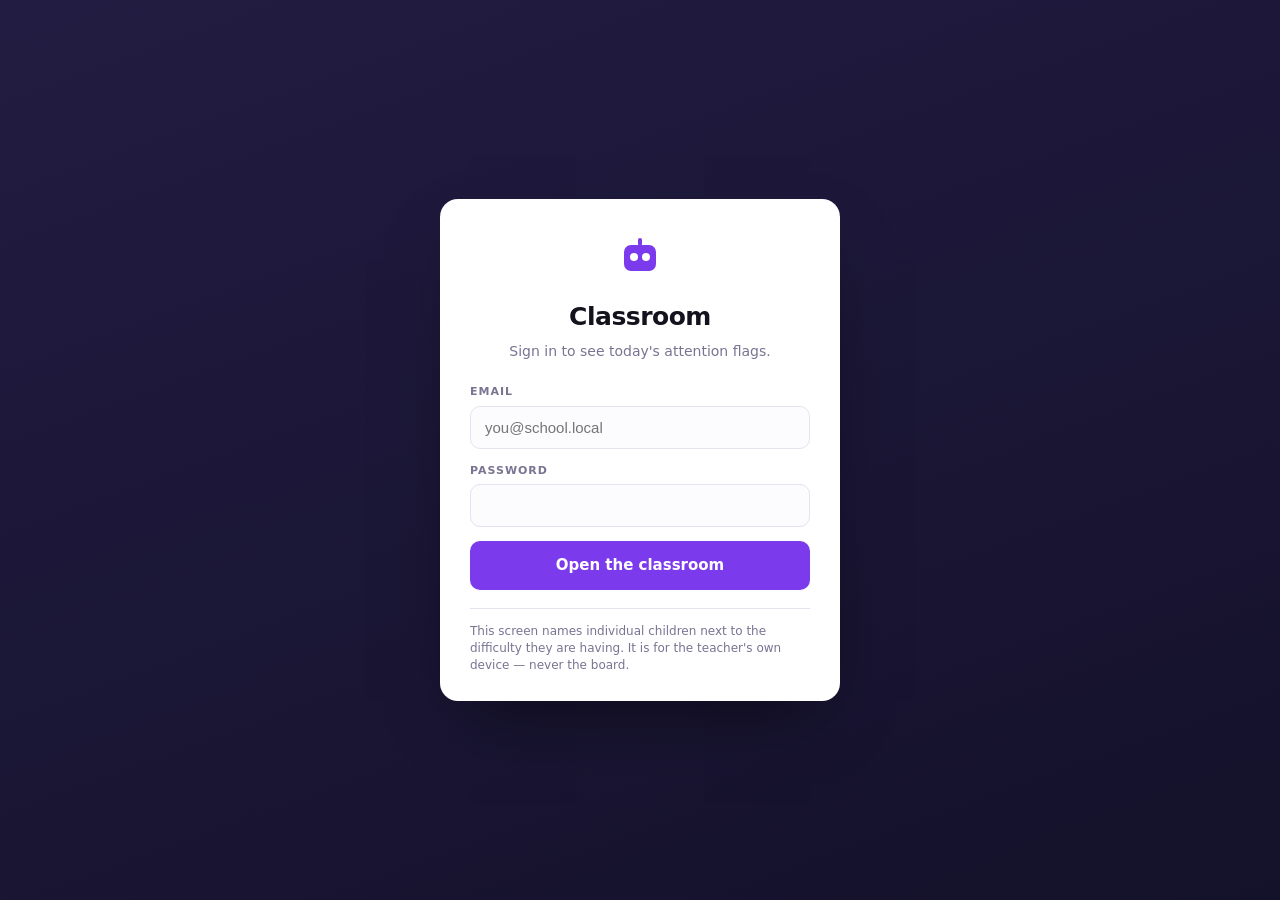
==== static/teacher/index.html @ 838524dc "CV Model Integration" ====
<!DOCTYPE html>
<html lang="en">
<head>
<meta charset="UTF-8">
<meta name="viewport" content="width=device-width, initial-scale=1.0">
<meta name="theme-color" content="#1B1733">
<title>Souly — Classroom</title>

<!-- Nothing is loaded from the internet: no font host, no CDN, no framework.
     This screen has to work on a classroom router with the upstream
     unplugged, which is exactly the situation it will be in. -->
<link rel="stylesheet" href="/static/teacher/base.css">
</head>
<body>

<!-- =========================================================================
     Sign-in. The widest door in the system: this screen shows every child in
     the class at once, so it is the one that gets a real password.
     ========================================================================= -->
<div id="gate" class="gate active">
  <form class="gate-card" id="gate-form" autocomplete="on">
    <div class="gate-mark" aria-hidden="true">
      <svg viewBox="0 0 48 48" width="48" height="48">
        <rect x="8" y="12" width="32" height="26" rx="7" fill="#7C3AED"/>
        <circle cx="18" cy="24" r="4" fill="#fff"/>
        <circle cx="30" cy="24" r="4" fill="#fff"/>
        <rect x="22" y="5" width="4" height="8" rx="2" fill="#7C3AED"/>
      </svg>
    </div>
    <h1>Classroom</h1>
    <p class="gate-sub">Sign in to see today's attention flags.</p>

    <div id="gate-error" class="gate-error" hidden></div>

    <label class="field">
      <span>Email</span>
      <input id="gate-email" type="email" autocomplete="username"
             placeholder="you@school.local" required>
    </label>
    <label class="field">
      <span>Password</span>
      <input id="gate-password" type="password" autocomplete="current-password"
             required>
    </label>

    <button class="btn-primary" id="gate-submit" type="submit">Open the classroom</button>

    <p class="gate-note">
      This screen names individual children next to the difficulty they are
      having. It is for the teacher's own device — never the board.
    </p>
  </form>
</div>

<!-- =========================================================================
     The dashboard.
     ========================================================================= -->
<div id="app" class="app" hidden>

  <header class="top">
    <div class="brand">
      <span class="brand-dot" aria-hidden="true"></span>
      <div>
        <strong>Souly</strong>
        <span class="brand-sub">Classroom</span>
      </div>
    </div>

    <div class="live" id="live" title="How fresh this screen is">
      <span class="pulse" aria-hidden="true"></span>
      <span id="live-text">connecting…</span>
    </div>

    <div class="who">
      <span id="who-name"></span>
      <span class="avatar" id="who-initials"></span>
      <button class="btn-ghost" id="sign-out" title="Sign out">Sign out</button>
    </div>
  </header>

  <div class="counts" id="counts"></div>

  <main class="stage">

    <!-- The queue. The reason this screen exists. -->
    <section class="panel panel-queue">
      <div class="panel-head">
        <h2>Needs you</h2>
        <span class="panel-note" id="queue-count"></span>
      </div>
      <div id="queue" class="queue" aria-live="polite"></div>
    </section>

    <div class="side">
      <!-- The class, at a glance. -->
      <section class="panel">
        <div class="panel-head">
          <h2>The class</h2>
          <span class="panel-note" id="roster-note"></span>
        </div>
        <div id="roster" class="roster"></div>
      </section>

      <!-- What has already been dealt with, so the queue emptying does not
           look like the system stopping. -->
      <section class="panel">
        <div class="panel-head">
          <h2>Already handled</h2>
        </div>
        <div id="handled" class="handled"></div>
      </section>
    </div>

  </main>

  <div id="toast" class="toast" hidden></div>
</div>

<script src="/static/teacher/api.js"></script>
<script src="/static/teacher/app.js"></script>
</body>
</html>
---- static/teacher/base.css ----
/* =============================================================================
   Souly — the teacher's classroom screen.

   Written for one situation: a teacher glancing at a laptop between sentences
   while still teaching. That drives every choice below.

     · The queue is the biggest thing on the screen and the only thing that
       moves. Everything else is reference.
     · Two buttons per card, far apart, large enough to hit without aiming.
     · Colour never carries meaning alone — every state is also a word,
       because a colour-blind teacher must read this as fast as anyone else.
     · No animation except one slow pulse on the live indicator. A screen that
       flickers in the corner of your eye while you teach is a screen you turn
       off.
   ============================================================================= */

:root{
  --ink:#14121C;
  --body:#3A3552;
  --muted:#7A7392;
  --line:#E6E2F0;
  --paper:#FFFFFF;
  --ground:#F6F4FB;

  --purple:#7C3AED;
  --purple-deep:#5B27C4;
  --purple-soft:#F1EAFE;

  --navy:#1B1733;

  /* Semantic, and separate from the brand accent on purpose. */
  --flag:#C2321F;         --flag-soft:#FDECE8;
  --drift:#96590B;        --drift-soft:#FCF0DC;
  --calm:#0C6B52;         --calm-soft:#E3F2ED;

  --radius:12px;
  --shadow:0 1px 2px rgba(20,18,28,.05), 0 10px 26px -18px rgba(20,18,28,.3);
}

*{ box-sizing:border-box }
html,body{ height:100% }
body{
  margin:0; background:var(--ground); color:var(--body);
  font:15px/1.5 system-ui, -apple-system, "Segoe UI", Roboto, sans-serif;
  -webkit-font-smoothing:antialiased;
}
h1,h2,h3{ color:var(--ink); margin:0 }
button{ font:inherit; cursor:pointer }

/* ---------------------------------------------------------------- sign in */
.gate{
  position:fixed; inset:0; display:none; align-items:center; justify-content:center;
  background:linear-gradient(160deg,#221C42 0%, #14112A 100%); z-index:50; padding:24px;
}
.gate.active{ display:flex }
.gate-card{
  width:100%; max-width:400px; background:var(--paper); border-radius:18px;
  padding:34px 30px 26px; box-shadow:0 30px 70px -30px rgba(0,0,0,.6);
  text-align:center;
}
.gate-mark{ margin-bottom:10px }
.gate-card h1{ font-size:25px; letter-spacing:-.02em }
.gate-sub{ color:var(--muted); margin:6px 0 22px; font-size:14px }
.field{ display:block; text-align:left; margin-bottom:14px }
.field span{
  display:block; font-size:11px; letter-spacing:.09em; text-transform:uppercase;
  color:var(--muted); margin-bottom:5px; font-weight:600;
}
.field input{
  width:100%; padding:12px 14px; font-size:15px; color:var(--ink);
  border:1.5px solid var(--line); border-radius:10px; background:#FCFBFE;
}
.field input:focus{ outline:none; border-color:var(--purple);
  box-shadow:0 0 0 3px var(--purple-soft) }
.btn-primary{
  width:100%; padding:13px; border:none; border-radius:10px; color:#fff;
  background:var(--purple); font-weight:650; font-size:15px;
}
.btn-primary:hover{ background:var(--purple-deep) }
.btn-primary:disabled{ opacity:.6; cursor:default }
.gate-error{
  background:var(--flag-soft); color:var(--flag); border-radius:8px;
  padding:9px 12px; font-size:13.5px; margin-bottom:14px; text-align:left;
}
.gate-note{
  margin:18px 0 0; font-size:12px; line-height:1.45; color:var(--muted);
  border-top:1px solid var(--line); padding-top:14px; text-align:left;
}

/* ------------------------------------------------------------------- shell */
.app{ min-height:100%; display:flex; flex-direction:column }

.top{
  display:flex; align-items:center; gap:20px; padding:12px 22px;
  background:var(--navy); color:#EDEAF6;
}
.brand{ display:flex; align-items:center; gap:10px }
.brand-dot{
  width:26px; height:26px; border-radius:8px; flex:none;
  background:linear-gradient(140deg,#8B5CF6,#6D28D9);
}
.brand strong{ color:#fff; font-size:15px; display:block; line-height:1.15 }
.brand-sub{ font-size:11.5px; color:#9C93BE; letter-spacing:.06em;
  text-transform:uppercase }

.live{
  display:flex; align-items:center; gap:8px; margin-left:auto;
  font-size:12.5px; color:#B7AFD4; font-variant-numeric:tabular-nums;
}
.pulse{
  width:8px; height:8px; border-radius:50%; background:#4ADE80; flex:none;
  animation:pulse 2.4s ease-in-out infinite;
}
.live.stale .pulse{ background:#F59E0B; animation:none }
.live.down .pulse{ background:#EF4444; animation:none }
@keyframes pulse{ 0%,100%{opacity:1} 50%{opacity:.35} }
@media (prefers-reduced-motion:reduce){ .pulse{ animation:none } }

.who{ display:flex; align-items:center; gap:10px; font-size:13.5px; color:#CFC8E4 }
.avatar{
  width:30px; height:30px; border-radius:50%; background:var(--purple);
  color:#fff; display:grid; place-items:center; font-size:12px; font-weight:700;
}
.btn-ghost{
  background:transparent; border:1px solid #3B3459; color:#B7AFD4;
  padding:6px 11px; border-radius:8px; font-size:12.5px;
}
.btn-ghost:hover{ background:#2A2447; color:#fff }

/* ------------------------------------------------------------------ counts */
.counts{
  display:flex; gap:1px; background:var(--line);
  border-bottom:1px solid var(--line);
}
.count{ flex:1; background:var(--paper); padding:10px 16px }
.count b{
  display:block; font-size:20px; color:var(--ink); line-height:1.1;
  font-variant-numeric:tabular-nums;
}
.count span{ font-size:11.5px; color:var(--muted) }

/* ------------------------------------------------------------------- stage */
.stage{
  flex:1; display:grid; grid-template-columns:minmax(0,1.35fr) minmax(300px,1fr);
  gap:16px; padding:16px 22px 24px; align-items:start;
}
.side{ display:flex; flex-direction:column; gap:16px }

.panel{
  background:var(--paper); border:1px solid var(--line);
  border-radius:var(--radius); box-shadow:var(--shadow); overflow:hidden;
}
.panel-head{
  display:flex; align-items:baseline; gap:10px;
  padding:13px 16px 11px; border-bottom:1px solid var(--line);
}
.panel-head h2{ font-size:15px; letter-spacing:-.01em }
.panel-note{ margin-left:auto; font-size:12px; color:var(--muted);
  font-variant-numeric:tabular-nums }

/* ------------------------------------------------------------------- queue */
.queue{ padding:12px; display:flex; flex-direction:column; gap:10px; min-height:120px }

.flagcard{
  border:1px solid var(--line); border-radius:11px; padding:13px 14px;
  display:grid; grid-template-columns:auto 1fr auto; gap:13px; align-items:center;
  background:#FFFDFD;
}
.flagcard.fresh{ border-color:#F0C6BC; background:var(--flag-soft) }

.face{
  width:44px; height:44px; border-radius:12px; display:grid; place-items:center;
  font-size:22px; flex:none; background:var(--purple-soft);
}
.flagbody h3{ font-size:15.5px; margin-bottom:2px }
.flagwhat{ font-size:13.5px; color:var(--body) }
.flagmeta{
  font-size:11.5px; color:var(--muted); margin-top:4px;
  display:flex; gap:10px; flex-wrap:wrap; font-variant-numeric:tabular-nums;
}
.chip{
  display:inline-block; padding:2px 7px; border-radius:5px; font-size:10.5px;
  font-weight:650; letter-spacing:.05em; text-transform:uppercase;
}
.chip-flag{ background:var(--flag-soft); color:var(--flag) }
.chip-support{ background:var(--purple-soft); color:var(--purple-deep) }

.actions{ display:flex; gap:8px; flex:none }
.btn-approve,.btn-dismiss{
  border:none; border-radius:9px; padding:11px 15px; font-weight:650; font-size:13.5px;
}
.btn-approve{ background:var(--calm); color:#fff }
.btn-approve:hover{ background:#095844 }
.btn-dismiss{ background:#EFECF6; color:var(--body) }
.btn-dismiss:hover{ background:#E2DDF0 }
.btn-approve:disabled,.btn-dismiss:disabled{ opacity:.5; cursor:default }

.empty{
  padding:34px 18px; text-align:center; color:var(--muted); font-size:13.5px;
  line-height:1.55;
}
.empty strong{ display:block; color:var(--ink); font-size:15px; margin-bottom:4px }

/* ------------------------------------------------------------------ roster */
.roster{ padding:10px; display:grid; grid-template-columns:repeat(auto-fill,minmax(132px,1fr)); gap:8px }
.child{
  border:1px solid var(--line); border-radius:10px; padding:9px 10px;
  display:flex; align-items:center; gap:9px;
}
.child .face{ width:32px; height:32px; border-radius:9px; font-size:16px }
.child-name{ font-size:13px; color:var(--ink); font-weight:600;
  white-space:nowrap; overflow:hidden; text-overflow:ellipsis }
.child-state{ font-size:11px; margin-top:1px }
.child.flagged{ border-color:#F0C6BC; background:var(--flag-soft) }
.child.flagged .child-state{ color:var(--flag); font-weight:650 }
.child.drifting{ border-color:#EBD3A8; background:var(--drift-soft) }
.child.drifting .child-state{ color:var(--drift) }
.child.settled .child-state,.child.attending .child-state{ color:var(--muted) }

/* ----------------------------------------------------------------- handled */
.handled{ padding:8px 6px 12px }
.handled-row{
  display:flex; align-items:baseline; gap:9px; padding:6px 10px;
  font-size:12.5px; border-bottom:1px solid #F2EFF8;
}
.handled-row:last-child{ border-bottom:none }
.handled-row .st{ font-size:10.5px; font-weight:650; letter-spacing:.05em;
  text-transform:uppercase; flex:none }
.st-approved{ color:var(--calm) }
.st-dismissed{ color:var(--muted) }
.st-in_progress,.st-done{ color:var(--purple-deep) }
.handled-row .ago{ margin-left:auto; color:var(--muted); font-size:11.5px;
  flex:none; font-variant-numeric:tabular-nums }

/* ------------------------------------------------------------------- toast */
.toast{
  position:fixed; left:50%; bottom:26px; transform:translateX(-50%);
  background:var(--navy); color:#fff; padding:11px 18px; border-radius:10px;
  font-size:13.5px; box-shadow:0 14px 34px -14px rgba(0,0,0,.55); z-index:40;
}

/* ------------------------------------------------------------------ narrow */
@media (max-width:900px){
  .stage{ grid-template-columns:1fr }
  .counts{ flex-wrap:wrap }
  .count{ min-width:44% }
  .flagcard{ grid-template-columns:auto 1fr; }
  .actions{ grid-column:1 / -1 }
  .btn-approve,.btn-dismiss{ flex:1 }
}

:focus-visible{ outline:3px solid var(--purple); outline-offset:2px; border-radius:6px }
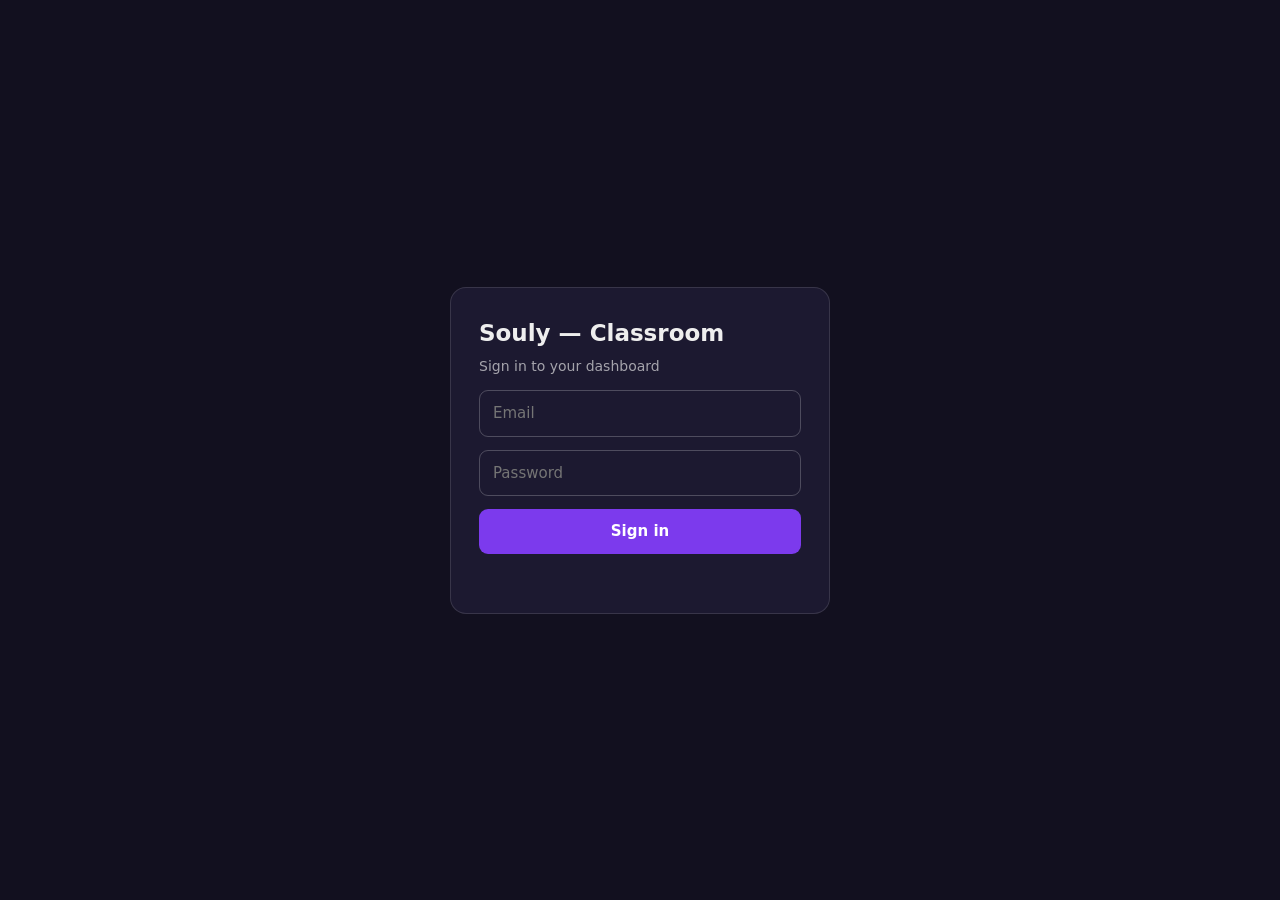
==== commit f00d3b46: "Teacher Interface" ====
--- a/static/teacher/index.html
+++ b/static/teacher/index.html
@@ -3,120 +3,1701 @@
 <head>
 <meta charset="UTF-8">
 <meta name="viewport" content="width=device-width, initial-scale=1.0">
-<meta name="theme-color" content="#1B1733">
 <title>Souly — Classroom</title>
-
-<!-- Nothing is loaded from the internet: no font host, no CDN, no framework.
-     This screen has to work on a classroom router with the upstream
-     unplugged, which is exactly the situation it will be in. -->
-<link rel="stylesheet" href="/static/teacher/base.css">
+<link rel="icon" href="data:image/svg+xml,%3Csvg xmlns='http://www.w3.org/2000/svg' viewBox='0 0 100 100'%3E%3Crect width='100' height='100' rx='22' fill='%231a1a3e'/%3E%3Crect x='30' y='45' width='40' height='34' rx='13' fill='%237c3aed'/%3E%3Crect x='35' y='22' width='30' height='28' rx='11' fill='%23a78bfa'/%3E%3Ccircle cx='43' cy='34' r='4.5' fill='%23fff'/%3E%3Ccircle cx='57' cy='34' r='4.5' fill='%23fff'/%3E%3Crect x='44' y='42' width='12' height='4' rx='2' fill='%23fbbf24'/%3E%3C/svg%3E">
+
+<!--
+  =============================================================================
+  Souly — the teacher's Classroom view
+  Revision of righty-classroom.html, scoped to what the system can actually do.
+  =============================================================================
+
+  WHAT CHANGED, AND WHY
+  ---------------------
+  The original mock was designed for a different product: a robot with servos,
+  a classroom streaming continuous engagement telemetry, and lessons running on
+  a synchronised timer. None of that is in the built system. Rather than delete
+  those ideas, every one of them is still in the sidebar — locked, with an
+  honest explanation of what it needs before it can work. A judge who opens a
+  locked page sees a roadmap. A judge who clicks a fake button sees a demo.
+
+  THE BIG ADDITION: CLASSES
+  -------------------------
+  There was no notion of a class anywhere — not in the mock's data, and not in
+  the database. One teacher now holds several classes, a student can sit in more
+  than one, and the class switcher in the header decides what every screen is
+  about. Schema needed (schema_v8.sql):
+
+      classes         (id, name, grade, subject_id, academic_year, is_active)
+      class_students  (class_id, student_id)
+      teacher_classes (teacher_id, class_id, role)   -- role: lead | assistant
+
+      v_teacher_classes  -- the join every teacher query passes through,
+                            the same discipline as v_parent_children
+
+  NOTHING IS LOADED FROM THE INTERNET. No Tailwind CDN, no Font Awesome, no
+  Chart.js, no Google Font. At the competition the laptop is on a MiFi with no
+  upstream, and every external <script> in the original would have failed and
+  left a blank page. Icons are inline SVG; the design tokens are the frontend
+  team's own, copied out of their tailwind.config.
+
+  THE DATA BELOW IS MOCK, SHAPED LIKE THE REAL API. Every object matches the
+  response the teacher endpoints will return, so porting this into
+  static/teacher/ is mechanical: swap DEMO for fetch() and the render functions
+  do not change.
+  =============================================================================
+-->
+
+<style>
+:root{
+  --navy:#1a1a3e; --deep:#2d2b5a; --purple:#7c3aed; --bright:#8b5cf6;
+  --light:#a78bfa; --lavender:#ede9fe; --soft:#f5f3ff; --accent:#c4b5fd;
+  --page:#f8f7fc; --card:#fff; --line:#f0eef7;
+  --ink:#1a1a3e; --muted:#6b7280; --faint:#9ca3af;
+  --green:#10b981; --amber:#f59e0b; --blue:#3b82f6; --red:#ef4444;
+  --radius:16px; --radius-sm:12px;
+  --shadow:0 4px 20px rgba(26,26,62,.08);
+  --shadow-lg:0 8px 30px rgba(26,26,62,.12);
+}
+*{box-sizing:border-box;margin:0;padding:0}
+html,body{height:100%}
+body{
+  font-family:'Segoe UI',system-ui,-apple-system,'Helvetica Neue',Arial,sans-serif;
+  background:var(--page); color:var(--ink); font-size:15px; line-height:1.5;
+  -webkit-font-smoothing:antialiased;
+}
+*{scrollbar-width:thin;scrollbar-color:var(--accent) transparent}
+*::-webkit-scrollbar{width:6px;height:6px}
+*::-webkit-scrollbar-thumb{background:var(--accent);border-radius:3px}
+button{font:inherit;color:inherit;background:none;border:0;cursor:pointer}
+input,select,textarea{font:inherit;color:inherit}
+
+/* ---------- layout ---------- */
+.shell{display:flex;height:100vh;overflow:hidden}
+.main{flex:1;display:flex;flex-direction:column;overflow:hidden;min-width:0}
+.scroll{flex:1;overflow-y:auto;padding:24px}
+.scroll>*+*{margin-top:22px}
+.page-enter{animation:pageEnter .3s ease}
+@keyframes pageEnter{from{opacity:0;transform:translateY(8px)}to{opacity:1;transform:translateY(0)}}
+
+/* ---------- sidebar ---------- */
+.sidebar{
+  width:256px;flex-shrink:0;display:flex;flex-direction:column;color:#fff;
+  background:linear-gradient(180deg,var(--navy) 0%,var(--deep) 100%);
+  overflow-y:auto;z-index:40;
+}
+.brand{padding:22px 22px 14px;display:flex;align-items:center;gap:12px}
+.brand-mark{
+  width:40px;height:40px;border-radius:12px;flex-shrink:0;
+  background:linear-gradient(135deg,var(--purple),var(--bright));
+  display:flex;align-items:center;justify-content:center;
+}
+.brand h1{font-size:17px;font-weight:700;line-height:1.15}
+.brand p{font-size:11px;color:var(--accent);opacity:.85}
+.nav{flex:1;padding:0 12px;display:flex;flex-direction:column;gap:3px}
+.nav-item{
+  width:100%;display:flex;align-items:center;gap:12px;padding:10px 14px;
+  border-radius:var(--radius-sm);font-size:14px;font-weight:500;color:#d1d5db;
+  text-align:left;transition:background .2s,color .2s;
+}
+.nav-item:hover{background:rgba(139,92,246,.15);color:#fff}
+.nav-item.active{background:linear-gradient(135deg,var(--purple),var(--bright));color:#fff}
+.nav-item .lbl{flex:1}
+.nav-item.locked{color:#8b8ba7}
+.nav-item.locked:hover{background:rgba(255,255,255,.06);color:#b9b9cd}
+.nav-badge{background:var(--red);color:#fff;font-size:11px;font-weight:600;
+  border-radius:999px;padding:1px 7px;min-width:20px;text-align:center}
+.nav-sep{
+  padding:16px 16px 7px;font-size:10px;letter-spacing:.09em;text-transform:uppercase;
+  color:#7c7c99;font-weight:700;
+}
+.sidebar-foot{padding:14px;margin-top:auto}
+.sidebar-card{background:rgba(255,255,255,.1);border-radius:var(--radius);padding:14px;text-align:center}
+.sidebar-card p{font-size:12px;color:rgba(255,255,255,.8);margin-top:8px;line-height:1.5}
+.float{animation:float 3s ease-in-out infinite}
+@keyframes float{0%,100%{transform:translateY(0)}50%{transform:translateY(-6px)}}
+
+/* ---------- header + class switcher ---------- */
+.header{
+  background:#fff;border-bottom:1px solid var(--line);padding:12px 22px;
+  display:flex;align-items:center;justify-content:space-between;gap:16px;
+  flex-wrap:wrap;box-shadow:var(--shadow);z-index:20;
+}
+.header h2{font-size:19px;font-weight:700}
+.header .sub{font-size:13px;color:var(--muted);margin-top:1px}
+.header-right{display:flex;align-items:center;gap:14px}
+.vr{width:1px;height:32px;background:#e9e7f2}
+
+.switcher{position:relative}
+.switcher-btn{
+  display:flex;align-items:center;gap:11px;padding:7px 12px;border-radius:var(--radius-sm);
+  background:var(--soft);border:1px solid #e6e1f7;transition:background .2s;
+}
+.switcher-btn:hover{background:var(--lavender)}
+.switcher-btn .cap{font-size:11px;color:var(--muted);display:block}
+.switcher-btn .val{font-size:14px;font-weight:600;color:var(--ink);display:block}
+.switcher-icon{
+  width:34px;height:34px;border-radius:10px;flex-shrink:0;
+  display:flex;align-items:center;justify-content:center;font-size:17px;
+}
+.switcher-menu{
+  position:absolute;top:calc(100% + 8px);left:0;min-width:290px;background:#fff;
+  border-radius:var(--radius);box-shadow:var(--shadow-lg);padding:6px;z-index:60;
+  animation:dropIn .15s ease;
+}
+@keyframes dropIn{from{opacity:0;transform:translateY(-4px)}to{opacity:1;transform:translateY(0)}}
+.switcher-menu .head{
+  padding:9px 12px 6px;font-size:10px;letter-spacing:.08em;text-transform:uppercase;
+  color:var(--faint);font-weight:700;
+}
+.switcher-opt{
+  width:100%;display:flex;align-items:center;gap:11px;padding:9px 11px;
+  border-radius:var(--radius-sm);text-align:left;transition:background .15s;
+}
+.switcher-opt:hover{background:var(--soft)}
+.switcher-opt.current{background:var(--lavender)}
+.switcher-opt .n{font-size:14px;font-weight:600;display:block}
+.switcher-opt .m{font-size:12px;color:var(--muted);display:block}
+.avatar{
+  width:38px;height:38px;border-radius:999px;display:flex;align-items:center;
+  justify-content:center;color:#fff;font-weight:700;font-size:13px;flex-shrink:0;
+  background:linear-gradient(135deg,var(--purple),var(--bright));
+}
+
+/* ---------- cards ---------- */
+.card{background:var(--card);border-radius:var(--radius);padding:22px;box-shadow:var(--shadow)}
+.card-hover{transition:transform .3s,box-shadow .3s}
+.card-hover:hover{transform:translateY(-2px);box-shadow:var(--shadow-lg)}
+.card-head{display:flex;align-items:center;justify-content:space-between;gap:12px;margin-bottom:18px}
+.card-head h3{font-size:17px;font-weight:700}
+.grid{display:grid;gap:20px}
+.g4{grid-template-columns:repeat(4,minmax(0,1fr))}
+.g3{grid-template-columns:repeat(3,minmax(0,1fr))}
+.g2{grid-template-columns:repeat(2,minmax(0,1fr))}
+.g21{grid-template-columns:2fr 1fr}
+
+.stat{background:#fff;border-radius:var(--radius);padding:19px;box-shadow:var(--shadow)}
+.stat-top{display:flex;align-items:center;justify-content:space-between;margin-bottom:11px}
+.stat-icon{width:40px;height:40px;border-radius:var(--radius-sm);display:flex;
+  align-items:center;justify-content:center;font-size:18px}
+.stat-value{font-size:27px;font-weight:700;line-height:1.15}
+.stat-value small{font-size:16px;font-weight:400;color:var(--faint)}
+.stat-label{font-size:13px;color:var(--muted);margin-top:2px}
+
+.pill{font-size:11px;font-weight:600;padding:3px 9px;border-radius:999px;white-space:nowrap;
+  display:inline-flex;align-items:center;gap:4px}
+.pill-green{background:#ecfdf5;color:#059669}
+.pill-amber{background:#fffbeb;color:#d97706}
+.pill-blue{background:#eff6ff;color:#2563eb}
+.pill-red{background:#fef2f2;color:#dc2626}
+.pill-grey{background:#f3f4f6;color:#6b7280}
+.pill-purple{background:var(--lavender);color:var(--purple)}
+.tint-purple{background:#f5f3ff}.tint-green{background:#ecfdf5}.tint-blue{background:#eff6ff}
+.tint-amber{background:#fffbeb}.tint-red{background:#fef2f2}.tint-grey{background:#f4f4f7}
+
+.track{background:#eceaf3;border-radius:999px;overflow:hidden;height:8px}
+.track.thin{height:6px}
+.fill{height:100%;border-radius:999px;transition:width .5s ease}
+.fill-purple{background:linear-gradient(90deg,#7c3aed,#a78bfa)}
+.fill-green{background:linear-gradient(90deg,#10b981,#34d399)}
+.fill-amber{background:linear-gradient(90deg,#f59e0b,#fbbf24)}
+.fill-grey{background:#d8d5e4}
+
+/* ---------- banner ---------- */
+.banner{
+  background:linear-gradient(135deg,var(--navy),var(--deep));border-radius:var(--radius);
+  padding:24px;color:#fff;position:relative;overflow:hidden;
+}
+.banner::before{content:'';position:absolute;width:190px;height:190px;border-radius:999px;
+  background:rgba(255,255,255,.05);top:-95px;right:-40px}
+.banner-in{position:relative;display:flex;gap:20px;align-items:flex-start}
+.banner h3{font-size:19px;font-weight:700;margin-bottom:7px}
+.banner p{font-size:14px;color:rgba(255,255,255,.82);line-height:1.6}
+
+/* ---------- rows / table ---------- */
+.row{display:flex;align-items:center;gap:12px;padding:11px;border-radius:var(--radius-sm);
+  transition:background .2s}
+.row+.row{margin-top:4px}
+.row:hover{background:#fafafd}
+.row-icon{width:40px;height:40px;border-radius:var(--radius-sm);display:flex;
+  align-items:center;justify-content:center;font-size:18px;flex-shrink:0}
+.row-body{flex:1;min-width:0}
+.row-title{font-size:14px;font-weight:500}
+.row-sub{font-size:12px;color:var(--faint);margin-top:1px}
+
+table{width:100%;border-collapse:collapse}
+thead tr{background:#fafafd}
+th{text-align:left;padding:11px 16px;font-size:11px;font-weight:700;color:var(--muted);
+  text-transform:uppercase;letter-spacing:.05em}
+td{padding:12px 16px;border-bottom:1px solid #f5f4fa;font-size:14px}
+tbody tr{transition:background .15s;cursor:pointer}
+tbody tr:hover{background:var(--soft)}
+.table-wrap{overflow-x:auto}
+
+/* ---------- flags ---------- */
+.flag{
+  background:#fff;border-radius:var(--radius);padding:18px 20px;box-shadow:var(--shadow);
+  border-left:4px solid var(--amber);
+}
+.flag+.flag{margin-top:14px}
+.flag.pending{border-left-color:var(--amber)}
+.flag.approved{border-left-color:var(--blue)}
+.flag.in_progress{border-left-color:var(--purple)}
+.flag.done{border-left-color:var(--green);opacity:.7}
+.flag-head{display:flex;align-items:center;gap:12px;margin-bottom:11px}
+.flag-actions{display:flex;gap:9px;margin-top:14px;flex-wrap:wrap}
+.lifecycle{display:flex;align-items:center;gap:6px;margin-top:12px;flex-wrap:wrap}
+.lc-step{font-size:11px;padding:3px 9px;border-radius:999px;background:#f3f4f6;color:#9ca3af}
+.lc-step.done{background:#ecfdf5;color:#059669}
+.lc-step.now{background:var(--lavender);color:var(--purple);font-weight:700}
+.lc-arrow{color:#d1d5db;font-size:11px}
+
+/* ---------- buttons ---------- */
+.btn{padding:9px 16px;border-radius:var(--radius-sm);font-size:13px;font-weight:600;
+  transition:transform .15s,box-shadow .15s,background .2s;display:inline-flex;
+  align-items:center;gap:7px}
+.btn-primary{background:linear-gradient(135deg,var(--purple),var(--bright));color:#fff}
+.btn-primary:hover{transform:translateY(-1px);box-shadow:0 4px 15px rgba(124,58,237,.4)}
+.btn-secondary{background:var(--lavender);color:var(--purple)}
+.btn-secondary:hover{background:#ddd6fe}
+.btn-ghost{background:#f3f4f6;color:#4b5563}
+.btn-ghost:hover{background:#e9e9ef}
+.btn-danger{background:#fee2e2;color:#dc2626}
+.btn-danger:hover{background:#fecaca}
+.btn-sm{padding:6px 12px;font-size:12px}
+.btn:disabled{opacity:.5;cursor:not-allowed;transform:none;box-shadow:none}
+.link-btn{font-size:13px;font-weight:500;color:var(--purple)}
+.link-btn:hover{text-decoration:underline}
+
+.input{width:100%;padding:10px 14px;border-radius:var(--radius-sm);border:1px solid #e3e0ee;
+  background:#fff;font-size:14px;outline:none;transition:border-color .2s}
+.input:focus{border-color:var(--purple)}
+textarea.input{resize:vertical;min-height:96px;line-height:1.6}
+select.input{cursor:pointer}
+
+.kv{display:flex;align-items:center;justify-content:space-between;gap:14px;
+  padding:11px 14px;background:#fafafd;border-radius:var(--radius-sm);font-size:14px}
+.kv+.kv{margin-top:9px}
+.kv .k{color:var(--muted)}
+.kv .v{font-weight:600;text-align:right}
+
+.switch{width:46px;height:26px;border-radius:999px;background:#d6d3e3;position:relative;
+  flex-shrink:0;transition:background .2s}
+.switch.on{background:var(--purple)}
+.switch::after{content:'';position:absolute;top:3px;left:3px;width:20px;height:20px;
+  border-radius:999px;background:#fff;box-shadow:0 1px 3px rgba(0,0,0,.2);transition:transform .2s}
+.switch.on::after{transform:translateX(20px)}
+
+/* ---------- locked pages ---------- */
+.locked-wrap{max-width:720px;margin:24px auto}
+.locked-hero{
+  background:linear-gradient(135deg,var(--navy),var(--deep));border-radius:20px;
+  padding:40px 34px;color:#fff;text-align:center;position:relative;overflow:hidden;
+}
+.locked-hero::after{content:'';position:absolute;width:240px;height:240px;border-radius:999px;
+  background:rgba(255,255,255,.05);bottom:-120px;left:-60px}
+.lock-badge{
+  display:inline-flex;align-items:center;gap:7px;padding:6px 14px;border-radius:999px;
+  background:rgba(255,255,255,.16);font-size:12px;font-weight:700;letter-spacing:.04em;
+  text-transform:uppercase;margin-bottom:18px;position:relative;
+}
+.locked-hero h2{font-size:26px;font-weight:700;margin-bottom:10px;position:relative}
+.locked-hero p{font-size:15px;color:rgba(255,255,255,.82);line-height:1.65;position:relative;
+  max-width:520px;margin:0 auto}
+.locked-detail{margin-top:20px}
+.need{display:flex;gap:12px;padding:13px 15px;background:#fff;border-radius:var(--radius-sm);
+  box-shadow:var(--shadow);align-items:flex-start}
+.need+.need{margin-top:10px}
+.need .dot{width:8px;height:8px;border-radius:999px;background:var(--amber);margin-top:7px;flex-shrink:0}
+.need .t{font-size:14px;font-weight:600;display:block}
+.need .d{font-size:13px;color:var(--muted);margin-top:4px;line-height:1.6;display:block}
+
+/* ---------- empty / misc ---------- */
+.empty{text-align:center;padding:40px 24px;color:var(--muted)}
+.empty .emoji{font-size:34px;display:block;margin-bottom:12px}
+.empty h4{font-size:16px;font-weight:700;color:var(--ink);margin-bottom:6px}
+.empty p{font-size:13px;max-width:400px;margin:0 auto;line-height:1.6}
+.hint{font-size:12px;color:var(--faint);font-style:italic}
+.muted{color:var(--muted)}.faint{color:var(--faint)}.small{font-size:12px}
+.bold{font-weight:700}.center{text-align:center}
+.flex{display:flex;align-items:center}.between{justify-content:space-between}
+.gap{gap:12px}.gap-sm{gap:8px}.wrap{flex-wrap:wrap}.grow{flex:1;min-width:0}
+.mt{margin-top:14px}.mt-sm{margin-top:8px}
+.truncate{overflow:hidden;text-overflow:ellipsis;white-space:nowrap}
+.stack>*+*{margin-top:12px}
+
+/* ---------- drawer ---------- */
+.scrim{position:fixed;inset:0;background:rgba(26,26,62,.45);backdrop-filter:blur(3px);z-index:70}
+.drawer{
+  position:fixed;top:0;right:0;bottom:0;width:min(560px,100%);background:#fff;z-index:80;
+  box-shadow:-8px 0 40px rgba(0,0,0,.2);display:flex;flex-direction:column;
+  animation:slideIn .28s ease;
+}
+@keyframes slideIn{from{transform:translateX(100%)}to{transform:translateX(0)}}
+.drawer-head{padding:20px 22px;border-bottom:1px solid var(--line);display:flex;
+  align-items:center;gap:14px}
+.drawer-body{flex:1;overflow-y:auto;padding:22px}
+.drawer-body>*+*{margin-top:18px}
+.drawer-foot{padding:16px 22px;border-top:1px solid var(--line);display:flex;gap:10px}
+
+/* ---------- toasts ---------- */
+.toasts{position:fixed;top:76px;right:18px;z-index:90;display:flex;flex-direction:column;gap:10px}
+.toast{display:flex;align-items:center;gap:10px;padding:12px 18px;border-radius:var(--radius-sm);
+  color:#fff;font-size:14px;font-weight:500;box-shadow:var(--shadow-lg);animation:slideIn .35s ease}
+.toast.success{background:var(--green)}.toast.info{background:var(--purple)}
+.toast.error{background:var(--red)}
+
+/* ---------- messages ---------- */
+.bubble-row{display:flex;gap:10px}
+.bubble-row.mine{justify-content:flex-end}
+.bubble{max-width:min(78%,440px);padding:11px 15px;border-radius:18px;font-size:14px;line-height:1.55}
+.bubble.theirs{background:#f3f2f8;color:#374151;border-top-left-radius:5px}
+.bubble.mine{background:var(--purple);color:#fff;border-top-right-radius:5px}
+.bubble time{display:block;font-size:11px;margin-top:5px;opacity:.65}
+
+/* ---------- responsive ---------- */
+.menu-btn{display:none}
+@media(max-width:1150px){.g4{grid-template-columns:repeat(2,minmax(0,1fr))}
+  .g3,.g21{grid-template-columns:minmax(0,1fr)}}
+@media(max-width:860px){
+  .menu-btn{display:flex;align-items:center;justify-content:center;width:38px;height:38px;
+    border-radius:var(--radius-sm);background:var(--navy);color:#fff;flex-shrink:0}
+  .sidebar{position:fixed;top:0;left:0;bottom:0;transform:translateX(-100%);
+    transition:transform .28s ease;box-shadow:0 0 40px rgba(0,0,0,.35)}
+  .sidebar.open{transform:translateX(0)}
+  .nav-scrim{position:fixed;inset:0;background:rgba(0,0,0,.45);z-index:35}
+  .scroll{padding:16px}.g2,.g4{grid-template-columns:minmax(0,1fr)}
+  .header{padding:12px 16px}
+}
+@media(prefers-reduced-motion:reduce){
+  *,*::before,*::after{animation-duration:.001ms!important;transition-duration:.001ms!important}
+}
+</style>
 </head>
 <body>
 
-<!-- =========================================================================
-     Sign-in. The widest door in the system: this screen shows every child in
-     the class at once, so it is the one that gets a real password.
-     ========================================================================= -->
-<div id="gate" class="gate active">
-  <form class="gate-card" id="gate-form" autocomplete="on">
-    <div class="gate-mark" aria-hidden="true">
-      <svg viewBox="0 0 48 48" width="48" height="48">
-        <rect x="8" y="12" width="32" height="26" rx="7" fill="#7C3AED"/>
-        <circle cx="18" cy="24" r="4" fill="#fff"/>
-        <circle cx="30" cy="24" r="4" fill="#fff"/>
-        <rect x="22" y="5" width="4" height="8" rx="2" fill="#7C3AED"/>
-      </svg>
-    </div>
-    <h1>Classroom</h1>
-    <p class="gate-sub">Sign in to see today's attention flags.</p>
-
-    <div id="gate-error" class="gate-error" hidden></div>
-
-    <label class="field">
-      <span>Email</span>
-      <input id="gate-email" type="email" autocomplete="username"
-             placeholder="you@school.local" required>
-    </label>
-    <label class="field">
-      <span>Password</span>
-      <input id="gate-password" type="password" autocomplete="current-password"
-             required>
-    </label>
-
-    <button class="btn-primary" id="gate-submit" type="submit">Open the classroom</button>
-
-    <p class="gate-note">
-      This screen names individual children next to the difficulty they are
-      having. It is for the teacher's own device — never the board.
+<div class="shell">
+  <aside class="sidebar" id="sidebar"></aside>
+  <div id="nav-scrim"></div>
+  <div class="main">
+    <div id="header"></div>
+    <div class="scroll" id="page"></div>
+  </div>
+</div>
+
+<div id="drawer"></div>
+<div class="toasts" id="toasts"></div>
+
+<script>
+/* ===========================================================================
+   DEMO DATA — shaped exactly like the teacher API will return.
+   Swap DEMO for fetch() and none of the render functions change.
+   =========================================================================== */
+
+/* ===========================================================================
+   Live data
+   ---------------------------------------------------------------------------
+   This object used to be a hand-written mock. It is now filled from the Souly
+   API on every load, on every class switch, and on a 20-second poll.
+
+   Its SHAPE is deliberately unchanged, so every render function below —
+   pageToday, pageStudents, pageMessages and the rest — works exactly as the
+   front-end developer wrote it. Nothing in the design was touched.
+   =========================================================================== */
+
+const DEMO = {
+  teacher: { id:null, full_name:'', title:'', initials:'' },
+  classes: [], students: {}, flags: [], notes: [], threads: [], books: [], review: [],
+};
+
+/* --- the API client ------------------------------------------------------
+   One header, X-Souly-Teacher. It is its own realm: a parent's code or a
+   student's token cannot be presented here, and this one cannot be presented
+   to theirs.                                                              */
+const API = {
+  token: sessionStorage.getItem('souly_teacher_token') || null,
+  async call(method, path, body){
+    const opt = { method, headers:{} };
+    if (this.token) opt.headers['X-Souly-Teacher'] = this.token;
+    if (body !== undefined){
+      opt.headers['Content-Type'] = 'application/json';
+      opt.body = JSON.stringify(body);
+    }
+    const r = await fetch(path, opt);
+    const txt = await r.text();
+    let data = {}; try { data = txt ? JSON.parse(txt) : {}; } catch(_){}
+    if (r.status === 401 && path.indexOf('/auth/login') < 0){
+      signOut(true); throw new Error('Session expired');
+    }
+    if (!r.ok) throw new Error(data.detail || ('HTTP ' + r.status));
+    return data;
+  },
+  get(p){ return this.call('GET', p); },
+  post(p,b){ return this.call('POST', p, b === undefined ? {} : b); },
+  patch(p,b){ return this.call('PATCH', p, b); },
+  put(p,b){ return this.call('PUT', p, b); },
+};
+
+/* --- API shapes -> the shape the screens already expect ------------------ */
+const FLAG_WORDS = {
+  gaze_away:'Looked away from the screen', head_turn:'Turned away from the work',
+  absent:'Not at the desk', prolonged_inactivity:'Stopped working',
+  repeated_error:'Several wrong attempts in a row', help_requested:'Asked for help',
+  attention_drift:'Attention drifted', stalled:'No input for a while',
+  frustration:'Repeated wrong attempts',
+};
+
+function mapStudent(s){
+  const ind = s.independence || {};
+  return {
+    ext:s.external_id, name:s.display_name, grade:s.grade,
+    avatar:s.avatar || '🙂', color:s.avatar_color || '#7C3AED',
+    support:s.support_profile || 'none',
+    support_notes:s.support_notes || 'Standard profile — no accommodations recorded.',
+    drift_ms:s.drift_threshold_ms, last_active:s.last_active_date,
+    week_minutes:Math.round((s.week_seconds || 0)/60),
+    pages:s.pages_worked, stars:s.stars, level:s.level, streak:s.day_streak,
+    help_week:(ind.help_this_week != null ? ind.help_this_week : 0),
+    help_prev:(ind.help_last_week != null ? ind.help_last_week : 0),
+    unaided_pct:(ind.unaided_pct != null ? ind.unaided_pct : null),
+    mastery:s.overall_pct, onboarded:s.onboarded,
+    parent:s.parent_name || 'no parent linked',
+    state:s.state, pending:s.pending_flags,
+  };
+}
+
+function mapFlag(f, cid){
+  const words = FLAG_WORDS[f.flag_type] || String(f.flag_type).replace(/_/g,' ');
+  const secs  = f.duration_ms ? ' for ' + Math.round(f.duration_ms/1000) + 's' : '';
+  const where = f.topic_title ? ' during ' + f.topic_title : '';
+  return { id:f.id, class_id:cid, student:f.student_external_id, type:f.flag_type,
+           confidence:f.confidence, status:f.status,
+           seconds_ago:(f.seconds_ago != null ? f.seconds_ago : 0),
+           detail: words + secs + where + '.' };
+}
+
+/* --- loading ------------------------------------------------------------- */
+async function loadClasses(){
+  const d = await API.get('/api/teacher/classes');
+  DEMO.teacher = d.teacher || DEMO.teacher;
+  DEMO.classes = (d.classes || []).map(c => ({
+    id:c.id, name:c.name, grade:c.grade, subject:c.subject,
+    icon:c.icon || '📘', color:c.color || '#7C3AED', role:c.role,
+    students:[], pending:c.pending_flags, count:c.student_count,
+  }));
+  if (!DEMO.classes.some(c => c.id === S.classId))
+    S.classId = (DEMO.classes[0] || {}).id;
+}
+
+async function loadClass(cid){
+  if (!cid) return;
+  const [ov, notes, convos, books, review] = await Promise.all([
+    API.get('/api/teacher/classes/'+cid+'/overview'),
+    API.get('/api/teacher/classes/'+cid+'/notes'),
+    API.get('/api/teacher/conversations?class_id='+cid),
+    API.get('/api/teacher/curriculum'),
+    API.get('/api/teacher/review'),
+  ]);
+
+  const k = DEMO.classes.find(c => c.id === cid);
+  if (k) k.students = ov.roster.map(s => s.external_id);
+  ov.roster.forEach(s => { DEMO.students[s.external_id] = mapStudent(s); });
+
+  DEMO.flags = DEMO.flags.filter(f => f.class_id !== cid)
+                         .concat(ov.flags.map(f => mapFlag(f, cid)));
+
+  DEMO.notes = DEMO.notes.filter(n => n.class_id !== cid).concat(
+    (notes.notes || []).map(n => ({ id:n.id, class_id:cid,
+      student:n.student_external_id, tone:n.tone, read:n.read,
+      ago:ago(n.seconds_ago || 0), body:n.body })));
+
+  // Keep any thread already opened, so switching screens does not blank it.
+  const keep = {};
+  DEMO.threads.forEach(t => { if (t.messages && t.messages.length) keep[t.id] = t.messages; });
+  DEMO.threads = DEMO.threads.filter(t => t.class_id !== cid).concat(
+    (convos.conversations || []).map(t => ({ id:t.id, class_id:cid,
+      student:t.child_ext_id, parent:t.parent, unread:t.unread,
+      last:t.last_body || '', messages: keep[t.id] || [] })));
+
+  DEMO.books = (books.books || []).map(b => ({ code:b.code, title:b.title,
+    subject:b.subject, grade:b.grade, pages:b.pages, lessons:b.lessons,
+    verified:b.verified_lessons }));
+
+  DEMO.review = (review.questions || []).map(q => ({ id:q.id, lesson:q.lesson,
+    subject:q.subject, stem:q.stem, options:q.options, correct:q.correct,
+    explanation:q.explanation }));
+
+  const cur = classThreads();
+  if (!cur.some(t => t.id === S.threadId)) S.threadId = (cur[0] || {}).id;
+}
+
+async function openThread(id){
+  if (!id) return;
+  const d = await API.get('/api/teacher/conversations/'+id);
+  const t = DEMO.threads.find(x => x.id === id);
+  if (t){
+    t.messages = (d.messages || []).map(m => ({ from:m.from, body:m.body,
+      time:String(m.created_at || '').slice(11,16) }));
+    t.unread = 0;
+  }
+}
+
+async function refresh(announce){
+  try {
+    await loadClasses();
+    await loadClass(S.classId);
+    if (S.threadId) await openThread(S.threadId);
+    render();
+    if (announce) toast('Updated from the database', 'info');
+  } catch (e){
+    if (String(e.message) !== 'Session expired') toast(e.message, 'error');
+  }
+}
+
+/* --- sign in ------------------------------------------------------------- */
+function loginScreen(msg){
+  if (document.getElementById('signin')) return;
+  document.body.insertAdjacentHTML('beforeend',
+  '<div id="signin" style="position:fixed;inset:0;z-index:400;display:grid;place-items:center;background:#12101f;padding:20px">'
+  + '<form id="signin-form" style="width:min(380px,100%);background:#1c1930;border:1px solid rgba(255,255,255,.12);border-radius:16px;padding:28px;display:flex;flex-direction:column;gap:13px;color:#eee">'
+  + '<div style="font-size:23px;font-weight:700">Souly — Classroom</div>'
+  + '<div style="opacity:.65;font-size:14px;margin-top:-7px">Sign in to your dashboard</div>'
+  + '<input id="si-email" type="email" placeholder="Email" autocomplete="username" required style="padding:11px 13px;border-radius:9px;border:1px solid rgba(255,255,255,.22);font:inherit;background:transparent;color:inherit">'
+  + '<input id="si-pass" type="password" placeholder="Password" autocomplete="current-password" required style="padding:11px 13px;border-radius:9px;border:1px solid rgba(255,255,255,.22);font:inherit;background:transparent;color:inherit">'
+  + '<button type="submit" style="padding:11px;border-radius:9px;border:0;background:#7C3AED;color:#fff;font:inherit;font-weight:600;cursor:pointer">Sign in</button>'
+  + '<div id="si-err" style="color:#f08c7c;font-size:13px;min-height:18px">' + (msg||'') + '</div>'
+  + '</form></div>');
+
+  document.getElementById('signin-form').addEventListener('submit', async e => {
+    e.preventDefault();
+    const err = document.getElementById('si-err');
+    err.textContent = 'Signing in…';
+    try {
+      const d = await API.call('POST','/api/teacher/auth/login',{
+        email: document.getElementById('si-email').value.trim(),
+        password: document.getElementById('si-pass').value,
+        device_label: 'classroom dashboard' });
+      API.token = d.token;
+      sessionStorage.setItem('souly_teacher_token', d.token);
+      const s = document.getElementById('signin'); if (s) s.remove();
+      boot();
+    } catch (ex){ err.textContent = ex.message; }
+  });
+}
+
+function signOut(expired){
+  API.token = null;
+  sessionStorage.removeItem('souly_teacher_token');
+  clearInterval(window.__soulyPoll);
+  loginScreen(expired ? 'Session expired — sign in again.' : '');
+}
+
+/* A teacher is typing if the caret is in a box, or if a box that is meant to
+   be sent still holds text. Either way the background poll waits a tick. It
+   never queues up: the next tick is 20 s away and the data is not urgent. */
+function isTyping(){
+  const a = document.activeElement;
+  if (a && (a.tagName === 'TEXTAREA' ||
+            (a.tagName === 'INPUT' && !/^(checkbox|radio|button|submit)$/.test(a.type)))) return true;
+  return ['reply','note-body'].some(function(id){
+    const el = document.getElementById(id);
+    return el && el.value.trim() !== '';
+  });
+}
+
+async function boot(){
+  await refresh(false);
+  clearInterval(window.__soulyPoll);
+  // Reads the database on open, on every class switch, and on this timer.
+  // A teacher leaves this screen open for a whole lesson.
+  window.__soulyPoll = setInterval(function(){
+    if (document.hidden || !API.token) return;
+    if (isTyping()) return;          // never interrupt a half-written message
+    refresh(false);
+  }, 20000);
+}
+
+/* ===========================================================================
+   State
+   =========================================================================== */
+const S = {
+  page: 'today',
+  classId: 1,
+  switcherOpen: false,
+  menuOpen: false,
+  drawerStudent: null,
+  threadId: 3,
+  noteTone: 'praise',
+};
+
+/* ===========================================================================
+   Helpers
+   =========================================================================== */
+const esc = v => v == null ? '' : String(v)
+  .replace(/&/g,'&amp;').replace(/</g,'&lt;').replace(/>/g,'&gt;')
+  .replace(/"/g,'&quot;').replace(/'/g,'&#39;');
+
+const cls  = () => DEMO.classes.find(c => c.id === S.classId)
+  || { id:0, name:'\u2014', grade:'', subject:'', icon:'\ud83d\udcd8',
+       color:'#7C3AED', role:'lead', students:[] };
+const roster = () => cls().students.map(id => DEMO.students[id]);
+const classFlags = (status) => DEMO.flags
+  .filter(f => f.class_id === S.classId && (!status || f.status === status));
+const classThreads = () => DEMO.threads.filter(t => t.class_id === S.classId);
+const classNotes = () => DEMO.notes.filter(n => n.class_id === S.classId);
+
+function ago(sec){
+  if (sec < 60) return sec + 's ago';
+  const m = Math.round(sec/60);
+  if (m < 60) return m + ' min ago';
+  const h = Math.round(m/60);
+  return h < 24 ? h + (h===1?' hour ago':' hours ago') : Math.round(h/24) + ' days ago';
+}
+
+const ICONS = {
+  home:'<path d="m3 9 9-7 9 7v11a2 2 0 0 1-2 2H5a2 2 0 0 1-2-2z"/><polyline points="9 22 9 12 15 12 15 22"/>',
+  bell:'<path d="M6 8a6 6 0 0 1 12 0c0 7 3 9 3 9H3s3-2 3-9"/><path d="M10.3 21a1.94 1.94 0 0 0 3.4 0"/>',
+  users:'<path d="M17 21v-2a4 4 0 0 0-4-4H5a4 4 0 0 0-4 4v2"/><circle cx="9" cy="7" r="4"/><path d="M23 21v-2a4 4 0 0 0-3-3.87"/>',
+  msg:'<path d="M21 15a2 2 0 0 1-2 2H7l-4 4V5a2 2 0 0 1 2-2h14a2 2 0 0 1 2 2z"/>',
+  book:'<path d="M4 19.5v-15A2.5 2.5 0 0 1 6.5 2H20v20H6.5a2.5 2.5 0 0 1 0-5H20"/>',
+  check:'<polyline points="20 6 9 17 4 12"/>',
+  shield:'<path d="M12 22s8-4 8-10V5l-8-3-8 3v7c0 6 8 10 8 10z"/>',
+  cog:'<circle cx="12" cy="12" r="3"/><path d="M19.4 15a1.65 1.65 0 0 0 .33 1.82l.06.06a2 2 0 1 1-2.83 2.83l-.06-.06a1.65 1.65 0 0 0-1.82-.33 1.65 1.65 0 0 0-1 1.51V21a2 2 0 0 1-4 0v-.09A1.65 1.65 0 0 0 9 19.4a1.65 1.65 0 0 0-1.82.33l-.06.06a2 2 0 1 1-2.83-2.83l.06-.06A1.65 1.65 0 0 0 4.6 15a1.65 1.65 0 0 0-1.51-1H3a2 2 0 0 1 0-4h.09A1.65 1.65 0 0 0 4.6 9a1.65 1.65 0 0 0-.33-1.82l-.06-.06a2 2 0 1 1 2.83-2.83l.06.06A1.65 1.65 0 0 0 9 4.6a1.65 1.65 0 0 0 1-1.51V3a2 2 0 0 1 4 0v.09a1.65 1.65 0 0 0 1 1.51 1.65 1.65 0 0 0 1.82-.33l.06-.06a2 2 0 1 1 2.83 2.83l-.06.06A1.65 1.65 0 0 0 19.4 9a1.65 1.65 0 0 0 1.51 1H21a2 2 0 0 1 0 4h-.09a1.65 1.65 0 0 0-1.51 1z"/>',
+  lock:'<rect x="3" y="11" width="18" height="11" rx="2"/><path d="M7 11V7a5 5 0 0 1 10 0v4"/>',
+  play:'<polygon points="5 3 19 12 5 21 5 3"/>',
+  robot:'<rect x="4" y="8" width="16" height="12" rx="3"/><circle cx="9" cy="14" r="1.4"/><circle cx="15" cy="14" r="1.4"/><path d="M12 8V4"/><circle cx="12" cy="3" r="1.4"/>',
+  game:'<line x1="6" y1="11" x2="10" y2="11"/><line x1="8" y1="9" x2="8" y2="13"/><line x1="15" y1="12" x2="15.01" y2="12"/><line x1="18" y1="10" x2="18.01" y2="10"/><rect x="2" y="6" width="20" height="12" rx="4"/>',
+  chart:'<line x1="18" y1="20" x2="18" y2="10"/><line x1="12" y1="20" x2="12" y2="4"/><line x1="6" y1="20" x2="6" y2="14"/>',
+  folder:'<path d="M22 19a2 2 0 0 1-2 2H4a2 2 0 0 1-2-2V5a2 2 0 0 1 2-2h5l2 3h9a2 2 0 0 1 2 2z"/>',
+  chevron:'<polyline points="6 9 12 15 18 9"/>',
+  x:'<line x1="18" y1="6" x2="6" y2="18"/><line x1="6" y1="6" x2="18" y2="18"/>',
+  menu:'<line x1="3" y1="12" x2="21" y2="12"/><line x1="3" y1="6" x2="21" y2="6"/><line x1="3" y1="18" x2="21" y2="18"/>',
+  out:'<path d="M9 21H5a2 2 0 0 1-2-2V5a2 2 0 0 1 2-2h4"/><polyline points="16 17 21 12 16 7"/><line x1="21" y1="12" x2="9" y2="12"/>',
+  eye:'<path d="M1 12s4-8 11-8 11 8 11 8-4 8-11 8-11-8-11-8z"/><circle cx="12" cy="12" r="3"/>',
+};
+const ico = (n, s=18) => `<svg width="${s}" height="${s}" viewBox="0 0 24 24" fill="none"
+  stroke="currentColor" stroke-width="2" stroke-linecap="round" stroke-linejoin="round"
+  aria-hidden="true">${ICONS[n]||''}</svg>`;
+
+function robotSVG(size=54){
+  return `<svg width="${size}" height="${size}" viewBox="0 0 100 100" aria-hidden="true">
+    <defs><linearGradient id="rb${size}" x1="0" y1="0" x2="1" y2="1">
+      <stop offset="0%" stop-color="#8b5cf6"/><stop offset="100%" stop-color="#7c3aed"/></linearGradient>
+      <linearGradient id="rh${size}" x1="0" y1="0" x2="1" y2="1">
+      <stop offset="0%" stop-color="#a78bfa"/><stop offset="100%" stop-color="#8b5cf6"/></linearGradient></defs>
+    <ellipse cx="50" cy="88" rx="25" ry="6" fill="#e5e7eb" opacity=".3"/>
+    <rect x="30" y="45" width="40" height="38" rx="14" fill="url(#rb${size})"/>
+    <rect x="35" y="20" width="30" height="30" rx="12" fill="url(#rh${size})"/>
+    <circle cx="42" cy="33" r="5" fill="#fff"/><circle cx="42" cy="33" r="2.5" fill="#1a1a3e"/>
+    <circle cx="58" cy="33" r="5" fill="#fff"/><circle cx="58" cy="33" r="2.5" fill="#1a1a3e"/>
+    <rect x="44" y="40" width="12" height="4" rx="2" fill="#fbbf24"/>
+    <rect x="22" y="55" width="10" height="22" rx="5" fill="#c4b5fd"/>
+    <rect x="68" y="55" width="10" height="22" rx="5" fill="#c4b5fd"/>
+    <circle cx="27" cy="78" r="5" fill="#8b5cf6"/><circle cx="73" cy="78" r="5" fill="#8b5cf6"/>
+    <rect x="38" y="12" width="8" height="10" rx="2" fill="#a78bfa"/><circle cx="42" cy="10" r="4" fill="#fbbf24"/>
+    <rect x="54" y="12" width="8" height="10" rx="2" fill="#a78bfa"/><circle cx="58" cy="10" r="4" fill="#fbbf24"/>
+  </svg>`;
+}
+
+function toast(msg, kind='info'){
+  const n = document.createElement('div');
+  n.className = 'toast ' + kind;
+  n.textContent = msg;
+  document.getElementById('toasts').appendChild(n);
+  setTimeout(() => { n.style.transition='opacity .3s,transform .3s';
+    n.style.opacity='0'; n.style.transform='translateX(120%)';
+    setTimeout(()=>n.remove(), 320); }, 3000);
+}
+
+/* ===========================================================================
+   Navigation model
+   ---------------------------------------------------------------------------
+   `locked: {...}` is the whole "coming soon" mechanism. A locked page still
+   exists, still has a name, and still explains itself — it just says plainly
+   what has to be built before it can be honest. That is a better answer to
+   "what about live lessons?" than a button that fires a toast.
+   =========================================================================== */
+const NAV = [
+  { id:'today',      label:'Today',           icon:'home'   },
+  { id:'flags',      label:'Attention Flags', icon:'bell',  badge:() => classFlags('pending').length },
+  { id:'students',   label:'Students',        icon:'users'  },
+  { id:'messages',   label:'Parents',         icon:'msg',   badge:() => classThreads().reduce((a,t)=>a+t.unread,0) },
+  { id:'curriculum', label:'Curriculum',      icon:'book'   },
+  { id:'review',     label:'Question Review', icon:'check', badge:() => DEMO.review.length },
+  { id:'settings',   label:'Class Settings',  icon:'cog'    },
+
+  { sep:'Planned — not built yet' },
+
+  { id:'live', label:'Live Lesson', icon:'play', locked:{
+      what:'Run a lesson from the front of the room: a stage-by-stage plan, a shared timer, and every child\'s tablet following the same page you are on.',
+      needs:[
+        ['A lesson session model', 'There is no table for "a lesson happening right now". Souly is asynchronous by design — each child works through pages at their own pace, which is deliberate for this population. A synchronised lesson is a different mode, not a screen on top of the existing one.'],
+        ['Push to the tablets', 'Every screen currently polls on navigation. Driving 24 tablets to the same slide needs the WebSocket layer from Phase 3.'],
+        ['A decision about pacing', 'Forcing a shared pace conflicts with per-child rendition caching. Worth designing properly rather than bolting on.'],
+      ]}},
+
+  { id:'righty', label:'Righty Control', icon:'robot', locked:{
+      what:'Drive the robot directly: turn its head, change its face, set the volume, and make it say a specific sentence.',
+      needs:[
+        ['The robot has no servos', 'The stack decision was a tablet or laptop in a 3D-printed shell — no Raspberry Pi, no GPIO, no motors. Head movement is not deferred work; it is out of scope for this build, and the mock\'s five direction buttons could never do anything.'],
+        ['A control channel', 'Expression and volume are reachable — student_settings already carries face_expressions, led_enabled and voice_volume — but there is no live command path from a teacher\'s browser to a running tablet.'],
+        ['Type-and-speak needs the TTS vendor', 'TTS_PROVIDER is still blank in .env by choice. Once it is chosen, this becomes small.'],
+      ]}},
+
+  { id:'activities', label:'Activities', icon:'game', locked:{
+      what:'Launch a game or quick task to the whole class at once and watch completions come in.',
+      needs:[
+        ['Broadcast, not per-child', 'Games exist and work — quick-fire and memory-match are built — but each child starts their own. "Launch to all 24" is a new concept with no table behind it.'],
+        ['The same push layer as Live Lesson', 'Both need Phase 3 WebSockets.'],
+      ]}},
+
+  { id:'analytics', label:'Class Analytics', icon:'chart', locked:{
+      what:'Engagement and understanding across the class over time, and which lesson the whole group is stuck on.',
+      needs:[
+        ['Engagement is not a number yet', 'The CV rig emits discrete flag events, not a continuous 0-100 score. The mock\'s "92% engagement" and "78% understanding" have no source — inventing them would be the most dangerous kind of fake, because it looks like measurement.'],
+        ['Not enough data to aggregate', 'Four students and one mastery row. A class chart today would be a screen of empty bars. Revisit once a real class has used it for a fortnight.'],
+      ]}},
+
+  { id:'resources', label:'Resources', icon:'folder', locked:{
+      what:'A shared library of worksheets, slides, videos and teacher notes, launchable to the screen.',
+      needs:[
+        ['No file storage', 'Souly stores no uploaded media. The only content is the Ministry PDFs on disk, which the Curriculum tab already covers.'],
+        ['A deliberate scope question', 'A general file library is a different product from a curriculum-grounded tutor. Worth deciding before building.'],
+      ]}},
+];
+
+/* ===========================================================================
+   Chrome
+   =========================================================================== */
+
+function drawSidebar(){
+  const items = NAV.map(item => {
+    if (item.sep) return `<div class="nav-sep">${esc(item.sep)}</div>`;
+    const n = item.badge ? item.badge() : 0;
+    return `<button class="nav-item ${S.page===item.id?'active':''} ${item.locked?'locked':''}"
+              data-nav="${item.id}">
+      ${ico(item.icon)}
+      <span class="lbl">${esc(item.label)}</span>
+      ${item.locked ? ico('lock',14) : (n>0?`<span class="nav-badge">${n}</span>`:'')}
+    </button>`;
+  }).join('');
+
+  document.getElementById('sidebar').innerHTML = `
+    <div class="brand">
+      <div class="brand-mark">${ico('robot',20)}</div>
+      <div><h1>Souly</h1><p>Classroom</p></div>
+    </div>
+    <nav class="nav">${items}</nav>
+    <div class="sidebar-foot">
+      <div class="sidebar-card">
+        <div class="float" style="display:flex;justify-content:center">${robotSVG(56)}</div>
+        <p>Souly is working with ${roster().length} student${roster().length===1?'':'s'} in this class.</p>
+      </div>
+    </div>`;
+  document.getElementById('sidebar').classList.toggle('open', S.menuOpen);
+  document.getElementById('nav-scrim').className = S.menuOpen ? 'nav-scrim' : '';
+}
+
+const TITLES = {
+  today:      ['Today', 'What is happening in this class right now'],
+  flags:      ['Attention Flags', 'The classroom camera asked for your judgement'],
+  students:   ['Students', 'Everyone in this class'],
+  messages:   ['Parents', 'Notes and conversations about this class'],
+  curriculum: ['Curriculum', 'The books this class is taught from'],
+  review:     ['Question Review', 'Nothing reaches a child until you approve it'],
+  settings:   ['Class Settings', 'This class, and how Souly adapts per student'],
+};
+
+/* The class switcher. Same role the child switcher plays in the parents' hub:
+   it decides what every other screen is about, so it lives in the header on
+   every page rather than inside a settings menu. */
+function drawHeader(){
+  const c = cls();
+  const nav = NAV.find(n => n.id === S.page);
+  const [title, sub] = TITLES[S.page] || [nav ? nav.label : 'Souly', ''];
+
+  const menu = S.switcherOpen ? `
+    <div class="switcher-menu" role="listbox">
+      <div class="head">Your classes · ${DEMO.classes.length}</div>
+      ${DEMO.classes.map(k => `
+        <button class="switcher-opt ${k.id===S.classId?'current':''}" data-class="${k.id}" role="option">
+          <span class="switcher-icon" style="background:${k.color}1a">${k.icon}</span>
+          <span class="grow">
+            <span class="n">${esc(k.name)}</span>
+            <span class="m">${k.students.length} student${k.students.length===1?'':'s'}${
+              k.role==='assistant' ? ' · assistant' : ''}</span>
+          </span>
+          ${k.id===S.classId ? `<span style="color:var(--purple)">${ico('check',16)}</span>` : ''}
+        </button>`).join('')}
+    </div>` : '';
+
+  document.getElementById('header').innerHTML = `
+    <div class="header">
+      <div class="flex gap">
+        <button class="menu-btn" data-act="menu" aria-label="Menu">${ico('menu')}</button>
+        <div class="switcher">
+          <button class="switcher-btn" data-act="switcher" aria-haspopup="listbox"
+                  aria-expanded="${S.switcherOpen}">
+            <span class="switcher-icon" style="background:${c.color}1a">${c.icon}</span>
+            <span>
+              <span class="cap">Class${c.role==='assistant'?' · assistant':''}</span>
+              <span class="val">${esc(c.name)}</span>
+            </span>
+            ${ico('chevron',15)}
+          </button>
+          ${menu}
+        </div>
+        <div class="vr"></div>
+        <div>
+          <h2>${esc(title)}</h2>
+          ${sub?`<p class="sub">${esc(sub)}</p>`:''}
+        </div>
+      </div>
+      <div class="header-right">
+        <div class="avatar" title="${esc(DEMO.teacher.full_name)}">${esc(DEMO.teacher.initials)}</div>
+        <button class="btn btn-ghost btn-sm" data-act="signout">${ico('out',15)} Sign out</button>
+      </div>
+    </div>`;
+}
+
+/* ===========================================================================
+   Pages
+   =========================================================================== */
+
+function pageToday(){
+  const r = roster();
+  const pending = classFlags('pending');
+  const unread = classThreads().reduce((a,t)=>a+t.unread,0);
+  const activeToday = r.filter(s => s.last_active === '2026-08-22').length;
+  const notStarted = r.filter(s => s.pages === 0 && s.stars === 0);
+  const needHelp = r.slice().sort((a,b)=>b.help_week-a.help_week).filter(s=>s.help_week>0);
+
+  return `
+  <div class="banner">
+    <div class="banner-in">
+      <div class="float">${robotSVG(72)}</div>
+      <div class="grow">
+        <h3>Good morning, ${esc(DEMO.teacher.full_name.split(' ')[0])}</h3>
+        <p>
+          ${esc(cls().name)} — ${r.length} student${r.length===1?'':'s'},
+          ${activeToday} active today.
+          ${pending.length ? `<strong>${pending.length} attention flag${pending.length===1?'':'s'} waiting for you.</strong>` : 'No attention flags waiting.'}
+          ${unread ? ` ${unread} unread message${unread===1?'':'s'} from parents.` : ''}
+        </p>
+      </div>
+    </div>
+  </div>
+
+  <div class="grid g4">
+    ${stat('👥','tint-blue', r.length, 'Students in this class')}
+    ${stat('🟢','tint-green', `${activeToday}<small>/${r.length}</small>`, 'Worked today')}
+    ${stat('🔔','tint-amber', pending.length, 'Flags waiting', pending.length?'Needs you':'', 'pill-amber')}
+    ${stat('✉️','tint-purple', unread, 'Unread from parents')}
+  </div>
+
+  <div class="grid g21">
+    <div class="card">
+      <div class="card-head">
+        <h3>Attention flags</h3>
+        <button class="link-btn" data-nav="flags">Open the queue</button>
+      </div>
+      ${pending.length
+        ? pending.map(f => flagCard(f, true)).join('')
+        : `<div class="empty"><span class="emoji">✅</span>
+             <h4>Nothing waiting</h4>
+             <p>When the classroom camera notices a child drifting or stalling, it appears here for you to approve or dismiss.</p></div>`}
+    </div>
+
+    <div class="card">
+      <div class="card-head"><h3>Needs a look</h3></div>
+      ${notStarted.length ? notStarted.map(s => `
+        <div class="row" data-student="${s.ext}" style="cursor:pointer">
+          <div class="row-icon tint-grey">${s.avatar}</div>
+          <div class="row-body">
+            <p class="row-title">${esc(s.name)}</p>
+            <p class="row-sub">${s.onboarded ? 'Has not opened a lesson yet' : 'Entry activity not done'}</p>
+          </div>
+          <span class="pill pill-grey">Not started</span>
+        </div>`).join('') : ''}
+      ${needHelp.map(s => `
+        <div class="row" data-student="${s.ext}" style="cursor:pointer">
+          <div class="row-icon tint-purple">${s.avatar}</div>
+          <div class="row-body">
+            <p class="row-title">${esc(s.name)}</p>
+            <p class="row-sub">Asked for help ${s.help_week} time${s.help_week===1?'':'s'} this week</p>
+          </div>
+          <span class="pill ${s.help_week>=10?'pill-amber':'pill-blue'}">${s.help_week} asks</span>
+        </div>`).join('')}
+      ${(!notStarted.length && !needHelp.length)
+        ? `<p class="muted small">Everyone is working steadily.</p>` : ''}
+    </div>
+  </div>
+
+  <div class="card">
+    <div class="card-head">
+      <h3>This class at a glance</h3>
+      <button class="link-btn" data-nav="students">Full list</button>
+    </div>
+    ${r.map(s => studentRow(s)).join('')}
+  </div>`;
+}
+
+function stat(icon, tint, value, label, pill, pillClass){
+  return `<div class="stat">
+    <div class="stat-top">
+      <div class="stat-icon ${tint}">${icon}</div>
+      ${pill?`<span class="pill ${pillClass||'pill-grey'}">${esc(pill)}</span>`:''}
+    </div>
+    <p class="stat-value">${value}</p>
+    <p class="stat-label">${esc(label)}</p>
+  </div>`;
+}
+
+function studentRow(s){
+  return `<div class="row" data-student="${s.ext}" style="cursor:pointer">
+    <div class="row-icon" style="background:${s.color}1a">${s.avatar}</div>
+    <div class="row-body">
+      <p class="row-title">${esc(s.name)}
+        ${s.support!=='none'?`<span class="pill pill-purple" style="margin-left:6px">${esc(supportLabel(s.support))}</span>`:''}
+      </p>
+      <p class="row-sub">
+        ${s.pages ? `${s.pages} lesson pages · ${s.week_minutes} min this week`
+                  : 'Nothing recorded yet'}
+        ${s.last_active ? '' : ' · never signed in'}
+      </p>
+    </div>
+    <span class="faint small">${ico('eye',16)}</span>
+  </div>`;
+}
+
+const SUPPORT = { adhd:'ADHD', autism:'Autistic', dyslexia:'Dyslexia',
+  visual_impairment:'Visual impairment', hearing_impairment:'Hearing impairment', none:'—' };
+const supportLabel = k => SUPPORT[k] || k;
+
+/* --------------------------------------------------------------------------
+   Attention flags — the page the whole system points at.
+   The lifecycle strip is not decoration: it is the actual state machine in
+   app/routers/flags.py, and illegal jumps return 409 there.
+   -------------------------------------------------------------------------- */
+const FLAG_COPY = {
+  attention_drift: ['👀','Looked away',   'The camera saw sustained gaze away from the screen.'],
+  stalled:         ['⏸️','Stopped working','No input for longer than usual on one question.'],
+  frustration:     ['😣','Struggling',     'Several wrong attempts in a row, then a pause.'],
+};
+
+function flagCard(f, compact){
+  const s = DEMO.students[f.student];
+  const [emoji, title, blurb] = FLAG_COPY[f.type] || ['❓', f.type, ''];
+  const steps = ['pending','approved','in_progress','done'];
+  const at = steps.indexOf(f.status);
+
+  return `<article class="flag ${f.status}">
+    <div class="flag-head">
+      <div class="row-icon" style="background:${s.color}1a">${emoji}</div>
+      <div class="grow">
+        <p class="row-title">${esc(s.name)} — ${esc(title)}</p>
+        <p class="row-sub">${ago(f.seconds_ago)} · confidence ${(f.confidence*100).toFixed(0)}%
+          ${s.support!=='none'?` · ${esc(supportLabel(s.support))}`:''}</p>
+      </div>
+      <span class="pill ${f.status==='pending'?'pill-amber':f.status==='done'?'pill-green':'pill-blue'}">
+        ${f.status.replace('_',' ')}</span>
+    </div>
+    <p class="small muted" style="line-height:1.6">${esc(f.detail)}</p>
+
+    ${!compact ? `<div class="lifecycle">
+      ${steps.map((st,i) => `
+        <span class="lc-step ${i<at?'done':i===at?'now':''}">${st.replace('_',' ')}</span>
+        ${i<3?'<span class="lc-arrow">→</span>':''}`).join('')}
+    </div>` : ''}
+
+    ${f.status==='pending' ? `
+      <div class="flag-actions">
+        <button class="btn btn-primary btn-sm" data-flag-approve="${f.id}">
+          ${ico('check',14)} Send Souly over</button>
+        <button class="btn btn-ghost btn-sm" data-flag-dismiss="${f.id}">Not now</button>
+        <button class="btn btn-secondary btn-sm" data-student="${f.student}">Open ${esc(s.name)}</button>
+      </div>` : ''}
+
+    ${f.status==='pending' && s.support!=='none' ? `
+      <p class="hint" style="margin-top:10px">
+        ${esc(s.name)}'s drift threshold is set to ${(s.drift_ms/1000).toFixed(1)}s —
+        raise it in Class Settings if this is self-regulation rather than distraction.
+      </p>` : ''}
+  </article>`;
+}
+
+function pageFlags(){
+  const pending = classFlags('pending');
+  const active  = classFlags().filter(f => f.status==='approved' || f.status==='in_progress');
+  const done    = classFlags('done');
+
+  return `
+  <div class="grid g3">
+    ${stat('🔔','tint-amber', pending.length, 'Waiting for you')}
+    ${stat('🏃','tint-blue',  active.length,  'Souly is handling')}
+    ${stat('✅','tint-green', done.length,    'Resolved today')}
+  </div>
+
+  <div class="card">
+    <div class="card-head">
+      <h3>Waiting for you</h3>
+      <span class="hint">The camera flags; you decide. Souly never approaches a child on its own.</span>
+    </div>
+    ${pending.length ? pending.map(f=>flagCard(f)).join('')
+      : `<div class="empty"><span class="emoji">✅</span><h4>Queue is clear</h4>
+         <p>Nothing is waiting on your judgement right now.</p></div>`}
+  </div>
+
+  ${active.length ? `<div class="card">
+    <div class="card-head"><h3>In progress</h3></div>
+    ${active.map(f=>flagCard(f)).join('')}
+  </div>` : ''}
+
+  ${done.length ? `<div class="card">
+    <div class="card-head"><h3>Resolved</h3></div>
+    ${done.map(f=>flagCard(f)).join('')}
+  </div>` : ''}`;
+}
+
+/* -------------------------------------------------------------------------- */
+function pageStudents(){
+  const r = roster();
+  return `
+  <div class="card" style="padding:0;overflow:hidden">
+    <div style="padding:18px 22px;border-bottom:1px solid var(--line)">
+      <h3 style="font-size:17px;font-weight:700">${esc(cls().name)}</h3>
+      <p class="small muted" style="margin-top:3px">
+        ${r.length} student${r.length===1?'':'s'}. Tap a row for the full picture.
+      </p>
+    </div>
+    <div class="table-wrap">
+      <table>
+        <thead><tr>
+          <th>Student</th><th>Support</th><th>Last active</th>
+          <th>This week</th><th>Pages</th><th>Help asked</th><th>Worked alone</th>
+        </tr></thead>
+        <tbody>
+          ${r.map(s => `<tr data-student="${s.ext}">
+            <td>
+              <div class="flex gap-sm">
+                <span class="row-icon" style="background:${s.color}1a;width:32px;height:32px;font-size:15px">${s.avatar}</span>
+                <div>
+                  <div style="font-weight:600">${esc(s.name)}</div>
+                  <div class="small faint">Grade ${esc(s.grade)}</div>
+                </div>
+              </div>
+            </td>
+            <td>${s.support==='none'
+              ? '<span class="faint small">—</span>'
+              : `<span class="pill pill-purple">${esc(supportLabel(s.support))}</span>`}</td>
+            <td>${s.last_active
+              ? `<span class="small">${esc(s.last_active)}</span>`
+              : '<span class="pill pill-grey">never</span>'}</td>
+            <td><span class="small">${s.week_minutes} min</span></td>
+            <td><span class="small">${s.pages}</span></td>
+            <td>${s.help_week
+              ? `<span class="pill ${s.help_week>=10?'pill-amber':'pill-blue'}">${s.help_week}</span>`
+              : '<span class="faint small">—</span>'}</td>
+            <td>${s.unaided_pct!=null
+              ? `<div class="flex gap-sm"><div class="track thin" style="width:56px">
+                   <div class="fill fill-green" style="width:${s.unaided_pct}%"></div></div>
+                   <span class="small">${s.unaided_pct}%</span></div>`
+              : '<span class="faint small">not enough yet</span>'}</td>
+          </tr>`).join('')}
+        </tbody>
+      </table>
+    </div>
+  </div>
+
+  <p class="hint">
+    No "engagement %" or "average score" column. Neither exists in the database, and a
+    number a teacher cannot trace back to something a child actually did is worse than
+    no number at all.
+  </p>`;
+}
+
+/* -------------------------------------------------------------------------- */
+function pageMessages(){
+  const threads = classThreads();
+  const notes = classNotes();
+  const r = roster();
+  const t = threads.find(x => x.id === S.threadId) || threads[0];
+
+  return `
+  <div class="grid g2">
+    <div class="card">
+      <div class="card-head"><h3>Write a note home</h3></div>
+      <p class="small muted" style="margin-bottom:14px">
+        A note goes on the child's record and appears in their parent's hub. It is not a
+        message — it stays true after the conversation about it has ended.
+      </p>
+      <div class="stack">
+        <select class="input" id="note-student">
+          ${r.map(s=>`<option value="${s.ext}">${esc(s.name)} — parent: ${esc(s.parent)}</option>`).join('')}
+        </select>
+        <div class="flex gap-sm wrap">
+          ${[['praise','Went well'],['progress','Progress update'],['concern','Asking something']]
+            .map(([k,l]) => `<button class="btn ${S.noteTone===k?'btn-primary':'btn-ghost'} btn-sm"
+                              data-tone="${k}">${l}</button>`).join('')}
+        </div>
+        <textarea class="input" id="note-body"
+          placeholder="What would you like this child's parent to know?"></textarea>
+        <button class="btn btn-primary" data-act="send-note">Send to parent</button>
+      </div>
+    </div>
+
+    <div class="card">
+      <div class="card-head"><h3>Recent notes</h3></div>
+      ${notes.length ? notes.map(n => {
+        const s = DEMO.students[n.student];
+        const tone = {praise:['pill-green','Went well'],progress:['pill-blue','Progress'],
+                      concern:['pill-amber','Please read']}[n.tone];
+        return `<div style="padding:14px 0;border-bottom:1px solid var(--line)">
+          <div class="flex between" style="margin-bottom:7px">
+            <span class="flex gap-sm">
+              <span>${s.avatar}</span><strong>${esc(s.name)}</strong>
+              <span class="pill ${tone[0]}">${tone[1]}</span>
+            </span>
+            <span class="small faint">${esc(n.ago)}${n.read?' · read':' · unread'}</span>
+          </div>
+          <p class="small" style="line-height:1.6;color:#374151">${esc(n.body)}</p>
+        </div>`;
+      }).join('') : `<p class="muted small">No notes for this class yet.</p>`}
+    </div>
+  </div>
+
+  <div class="card">
+    <div class="card-head">
+      <h3>Conversations</h3>
+      <span class="hint">One thread per child — never per parent.</span>
+    </div>
+    <div class="grid g2" style="gap:18px">
+      <div>
+        ${threads.length ? threads.map(x => {
+          const s = DEMO.students[x.student];
+          return `<button class="row" style="width:100%;${x.id===(t&&t.id)?'background:var(--soft)':''}"
+                    data-thread="${x.id}">
+            <span class="row-icon" style="background:${s.color}1a">${s.avatar}</span>
+            <span class="row-body" style="text-align:left">
+              <span class="row-title" style="display:block">${esc(x.parent)}</span>
+              <span class="row-sub truncate" style="display:block">about ${esc(s.name)} · ${esc(x.last)}</span>
+            </span>
+            ${x.unread?`<span class="nav-badge">${x.unread}</span>`:''}
+          </button>`;
+        }).join('') : `<p class="muted small">No conversations yet.</p>`}
+      </div>
+      <div>
+        ${t ? `
+          <div class="stack" style="max-height:320px;overflow-y:auto;padding-right:6px">
+            ${t.messages.map(m => `
+              <div class="bubble-row ${m.from==='teacher'?'mine':''}">
+                <div class="bubble ${m.from==='teacher'?'mine':'theirs'}">
+                  ${esc(m.body)}<time>${esc(m.time)}</time>
+                </div>
+              </div>`).join('')}
+          </div>
+          <div class="flex gap-sm mt">
+            <input class="input" id="reply" placeholder="Reply to ${esc(t.parent)}…">
+            <button class="btn btn-primary" data-act="reply">Send</button>
+          </div>` : ''}
+      </div>
+    </div>
+  </div>`;
+}
+
+/* -------------------------------------------------------------------------- */
+function pageCurriculum(){
+  const subject = cls().subject;
+  const mine = DEMO.books.filter(b => b.subject === subject);
+  return `
+  <div class="card">
+    <div class="card-head">
+      <h3>Books for ${esc(subject)}</h3>
+      <span class="hint">The Ministry PDFs are the only source Souly may teach from.</span>
+    </div>
+    ${mine.length ? mine.map(b => `
+      <div class="row" style="align-items:flex-start;padding:16px">
+        <div class="row-icon tint-purple">📗</div>
+        <div class="row-body">
+          <p class="row-title">${esc(b.title)}</p>
+          <p class="row-sub">${b.pages} pages · ${b.lessons} lessons mapped</p>
+          <div class="flex gap-sm mt-sm">
+            <div class="track thin" style="width:180px">
+              <div class="fill ${b.verified===b.lessons?'fill-green':'fill-amber'}"
+                   style="width:${Math.round(b.verified/b.lessons*100)}%"></div>
+            </div>
+            <span class="small ${b.verified===b.lessons?'':'muted'}">
+              ${b.verified} of ${b.lessons} lessons verified</span>
+          </div>
+        </div>
+        <span class="pill ${b.verified===b.lessons?'pill-green':'pill-amber'}">
+          ${b.verified===b.lessons?'Ready':'Needs checking'}</span>
+      </div>`).join('')
+      : `<div class="empty"><span class="emoji">📚</span><h4>No book loaded for ${esc(subject)}</h4>
+         <p>Only Mathematics and Science have been ingested so far. Run the ingest script to add one.</p></div>`}
+  </div>
+
+  <div class="card">
+    <div class="card-head"><h3>Why verification matters</h3></div>
+    <p class="small muted" style="line-height:1.7">
+      Retrieval filters on <code>is_verified</code>, so Souly physically cannot teach from a
+      lesson a human has not approved. Verifying is not a formality — it is confirming that
+      the page range mapped to a lesson is the right one. If a lesson points at the wrong
+      pages, every explanation and every generated question for that lesson will be
+      confidently about the wrong thing.
     </p>
-  </form>
-</div>
-
-<!-- =========================================================================
-     The dashboard.
-     ========================================================================= -->
-<div id="app" class="app" hidden>
-
-  <header class="top">
-    <div class="brand">
-      <span class="brand-dot" aria-hidden="true"></span>
-      <div>
-        <strong>Souly</strong>
-        <span class="brand-sub">Classroom</span>
+  </div>`;
+}
+
+/* -------------------------------------------------------------------------- */
+function pageReview(){
+  return `
+  <div class="banner">
+    <div class="banner-in">
+      <div class="float">${robotSVG(64)}</div>
+      <div class="grow">
+        <h3>${DEMO.review.length} question${DEMO.review.length===1?'':'s'} waiting for approval</h3>
+        <p>
+          Souly generated these from the book pages. None of them can reach a child until
+          you approve them — quizzes and practice only ever draw on verified questions,
+          so an unapproved bank is simply an empty one.
+        </p>
       </div>
     </div>
-
-    <div class="live" id="live" title="How fresh this screen is">
-      <span class="pulse" aria-hidden="true"></span>
-      <span id="live-text">connecting…</span>
-    </div>
-
-    <div class="who">
-      <span id="who-name"></span>
-      <span class="avatar" id="who-initials"></span>
-      <button class="btn-ghost" id="sign-out" title="Sign out">Sign out</button>
-    </div>
-  </header>
-
-  <div class="counts" id="counts"></div>
-
-  <main class="stage">
-
-    <!-- The queue. The reason this screen exists. -->
-    <section class="panel panel-queue">
-      <div class="panel-head">
-        <h2>Needs you</h2>
-        <span class="panel-note" id="queue-count"></span>
+  </div>
+
+  ${DEMO.review.length ? DEMO.review.map(q => `
+    <div class="card" data-review="${q.id}">
+      <div class="card-head">
+        <div>
+          <h3 style="font-size:16px">${esc(q.stem)}</h3>
+          <p class="small muted" style="margin-top:4px">${esc(q.subject)} · ${esc(q.lesson)}</p>
+        </div>
+        <span class="pill pill-amber">Awaiting review</span>
       </div>
-      <div id="queue" class="queue" aria-live="polite"></div>
-    </section>
-
-    <div class="side">
-      <!-- The class, at a glance. -->
-      <section class="panel">
-        <div class="panel-head">
-          <h2>The class</h2>
-          <span class="panel-note" id="roster-note"></span>
+      <div class="stack" style="margin-bottom:14px">
+        ${q.options.map((o,i) => `
+          <div class="kv" style="${i===q.correct?'background:#ecfdf5':''}">
+            <span class="k">${String.fromCharCode(65+i)}. ${esc(o)}</span>
+            ${i===q.correct?'<span class="v" style="color:#059669">correct</span>':''}
+          </div>`).join('')}
+      </div>
+      <p class="small muted" style="line-height:1.6"><strong>Explanation shown after answering:</strong>
+        ${esc(q.explanation)}</p>
+      <div class="flex gap-sm mt">
+        <button class="btn btn-primary btn-sm" data-approve="${q.id}">${ico('check',14)} Approve</button>
+        <button class="btn btn-danger btn-sm" data-reject="${q.id}">Reject</button>
+      </div>
+    </div>`).join('')
+  : `<div class="card"><div class="empty"><span class="emoji">✅</span>
+      <h4>Nothing waiting</h4>
+      <p>Generate more with <code>python scripts/generate_practice.py</code>.</p></div></div>`}`;
+}
+
+/* -------------------------------------------------------------------------- */
+function pageSettings(){
+  const c = cls();
+  const r = roster();
+  return `
+  <div class="card">
+    <div class="card-head"><h3>This class</h3></div>
+    <div class="kv"><span class="k">Name</span><span class="v">${esc(c.name)}</span></div>
+    <div class="kv"><span class="k">Grade</span><span class="v">${esc(c.grade)}</span></div>
+    <div class="kv"><span class="k">Subject</span><span class="v">${esc(c.subject)}</span></div>
+    <div class="kv"><span class="k">Your role</span>
+      <span class="v">${c.role==='lead'?'Lead teacher':'Assistant teacher'}</span></div>
+    <div class="kv"><span class="k">Students</span><span class="v">${r.length}</span></div>
+    <p class="hint" style="margin-top:14px">
+      Adding and removing students is done by the school office, not here — a teacher
+      moving a child between classes by accident is a harder mistake to notice than to prevent.
+    </p>
+  </div>
+
+  <div class="card">
+    <div class="card-head">
+      <h3>Per-student support</h3>
+      <span class="hint">These follow the child to every screen.</span>
+    </div>
+    ${r.map(s => `
+      <div style="padding:16px 0;border-bottom:1px solid var(--line)">
+        <div class="flex between" style="margin-bottom:12px">
+          <span class="flex gap-sm">
+            <span class="row-icon" style="background:${s.color}1a;width:32px;height:32px;font-size:15px">${s.avatar}</span>
+            <span><strong>${esc(s.name)}</strong>
+              <span class="small faint" style="display:block">${esc(supportLabel(s.support))}</span></span>
+          </span>
+          <button class="btn btn-ghost btn-sm" data-student="${s.ext}">Open</button>
         </div>
-        <div id="roster" class="roster"></div>
-      </section>
-
-      <!-- What has already been dealt with, so the queue emptying does not
-           look like the system stopping. -->
-      <section class="panel">
-        <div class="panel-head">
-          <h2>Already handled</h2>
+        <div class="kv">
+          <span class="k">Drift threshold
+            <span class="small faint" style="display:block">How long the camera waits before flagging ${esc(s.name)}</span>
+          </span>
+          <span class="v">
+            <button class="btn btn-ghost btn-sm" data-drift="${s.ext}:-500">−</button>
+            <span style="display:inline-block;min-width:52px;text-align:center">${(s.drift_ms/1000).toFixed(1)}s</span>
+            <button class="btn btn-ghost btn-sm" data-drift="${s.ext}:500">+</button>
+          </span>
         </div>
-        <div id="handled" class="handled"></div>
-      </section>
-    </div>
-
-  </main>
-
-  <div id="toast" class="toast" hidden></div>
-</div>
-
-<script src="/static/teacher/api.js"></script>
-<script src="/static/teacher/app.js"></script>
+      </div>`).join('')}
+    <p class="hint" style="margin-top:14px">
+      A child with autism may look away constantly as self-regulation. Raising their
+      threshold is the system respecting the child rather than flagging them every minute.
+    </p>
+  </div>
+
+  <div class="card">
+    <div class="card-head"><h3>Sign-in help</h3></div>
+    ${r.map(s => `
+      <div class="row">
+        <span class="row-icon" style="background:${s.color}1a">${s.avatar}</span>
+        <span class="row-body">
+          <span class="row-title">${esc(s.name)}</span>
+          <span class="row-sub">${s.onboarded?'Picture password set':'No password chosen yet'}</span>
+        </span>
+        <button class="btn btn-ghost btn-sm" data-reset="${s.ext}">Reset pictures</button>
+      </div>`).join('')}
+    <p class="hint" style="margin-top:12px">
+      Clearing a picture password lets the child choose again next time they sign in.
+      Only a teacher can do this — otherwise the first child at the tablet could lock a
+      classmate out of their own profile.
+    </p>
+  </div>`;
+}
+
+/* -------------------------------------------------------------------------- */
+function pageLocked(nav){
+  return `
+  <div class="locked-wrap page-enter">
+    <div class="locked-hero">
+      <span class="lock-badge">${ico('lock',13)} Coming soon</span>
+      <h2>${esc(nav.label)}</h2>
+      <p>${esc(nav.locked.what)}</p>
+    </div>
+    <div class="locked-detail">
+      <p class="small muted" style="margin:20px 4px 12px;font-weight:600">
+        What has to exist first
+      </p>
+      ${nav.locked.needs.map(([t,d]) => `
+        <div class="need">
+          <span class="dot"></span>
+          <span><span class="t">${esc(t)}</span><span class="d">${esc(d)}</span></span>
+        </div>`).join('')}
+    </div>
+    <p class="hint center" style="margin-top:22px">
+      This screen is deliberately empty rather than filled with numbers we cannot source.
+    </p>
+  </div>`;
+}
+
+/* ===========================================================================
+   Student drawer
+   =========================================================================== */
+function drawDrawer(){
+  const host = document.getElementById('drawer');
+  if (!S.drawerStudent) { host.innerHTML = ''; return; }
+  const s = DEMO.students[S.drawerStudent];
+  const inClasses = DEMO.classes.filter(c => c.students.includes(s.ext));
+
+  host.innerHTML = `
+    <div class="scrim" data-act="close-drawer"></div>
+    <aside class="drawer">
+      <div class="drawer-head">
+        <span class="row-icon" style="background:${s.color}1a;width:46px;height:46px;font-size:22px">${s.avatar}</span>
+        <div class="grow">
+          <h3 style="font-size:18px;font-weight:700">${esc(s.name)}</h3>
+          <p class="small muted">Grade ${esc(s.grade)} · parent: ${esc(s.parent)}</p>
+        </div>
+        <button class="btn btn-ghost btn-sm" data-act="close-drawer">${ico('x',16)}</button>
+      </div>
+      <div class="drawer-body">
+        ${s.support!=='none' ? `
+          <div class="card" style="box-shadow:none;background:var(--soft);padding:16px">
+            <p class="small bold" style="margin-bottom:5px">${esc(supportLabel(s.support))}</p>
+            <p class="small muted" style="line-height:1.6">${esc(s.support_notes)}</p>
+          </div>` : ''}
+
+        <div class="grid g2" style="gap:12px">
+          ${stat('⏱️','tint-blue',  s.week_minutes+' min','This week')}
+          ${stat('📄','tint-purple',s.pages,'Lesson pages')}
+          ${stat('🔥','tint-amber', s.streak,'Day streak')}
+          ${stat('⭐','tint-green', s.stars,'Stars · level '+s.level)}
+        </div>
+
+        <div>
+          <p class="small bold" style="margin-bottom:9px">Working independently</p>
+          ${s.help_week ? `
+            <div class="kv"><span class="k">Asked Souly for help this week</span>
+              <span class="v">${s.help_week}</span></div>
+            <div class="kv"><span class="k">Last week</span>
+              <span class="v">${s.help_prev} <span class="small faint">— no comparison yet</span></span></div>
+            ${s.unaided_pct!=null?`
+              <div class="kv"><span class="k">Pages finished with no help</span>
+                <span class="v">${s.unaided_pct}%</span></div>`:''}
+          ` : `<p class="small muted">Nothing measured yet.</p>`}
+        </div>
+
+        <div>
+          <p class="small bold" style="margin-bottom:9px">Classes with you</p>
+          ${inClasses.map(c => `
+            <div class="kv">
+              <span class="k">${c.icon} ${esc(c.name)}</span>
+              <span class="v small">${c.id===S.classId?'current':''}</span>
+            </div>`).join('')}
+        </div>
+
+        <div>
+          <p class="small bold" style="margin-bottom:9px">Camera sensitivity</p>
+          <div class="kv">
+            <span class="k">Drift threshold</span>
+            <span class="v">${(s.drift_ms/1000).toFixed(1)}s</span>
+          </div>
+        </div>
+      </div>
+      <div class="drawer-foot">
+        <button class="btn btn-secondary grow" data-act="note-for">Write a note home</button>
+        <button class="btn btn-primary grow" data-act="close-drawer">Done</button>
+      </div>
+    </aside>`;
+}
+
+/* ===========================================================================
+   Render + events
+   =========================================================================== */
+/* --- keeping what the teacher typed -------------------------------------
+   render() rebuilds whole subtrees with innerHTML, which destroys every input
+   inside them. A refresh landing mid-sentence used to wipe the box. These two
+   run either side of the rebuild so the text, the caret and the focus survive
+   any re-render, whoever triggered it. */
+function captureInputs(){
+  // S.page is already the NEW page by the time render() runs - go() sets it
+  // first. So compare against the page that was last actually painted.
+  const st = { values:{}, focus:null, start:0, end:0, scroll:0, page:S._painted };
+  document.querySelectorAll('input[id], textarea[id], select[id]').forEach(function(el){
+    if (el.type === 'password' || el.type === 'file') return;
+    st.values[el.id] = el.value;
+  });
+  const a = document.activeElement;
+  if (a && a.id && /^(INPUT|TEXTAREA|SELECT)$/.test(a.tagName)){
+    st.focus = a.id;
+    try { st.start = a.selectionStart; st.end = a.selectionEnd; } catch(e){}
+  }
+  const host = document.getElementById('page');
+  if (host) st.scroll = host.scrollTop;
+  return st;
+}
+
+function restoreInputs(st){
+  Object.keys(st.values).forEach(function(id){
+    const el = document.getElementById(id);
+    if (!el || el.value === st.values[id]) return;
+    if (el.tagName === 'SELECT'){
+      // Only restore a choice that still exists after the reload.
+      for (let i = 0; i < el.options.length; i++)
+        if (el.options[i].value === st.values[id]) { el.value = st.values[id]; break; }
+    } else {
+      el.value = st.values[id];
+    }
+  });
+  if (st.focus){
+    const el = document.getElementById(st.focus);
+    if (el){
+      el.focus();
+      try { el.setSelectionRange(st.start, st.end); } catch(e){}
+    }
+  }
+}
+
+function render(){
+  const keep = captureInputs();
+  drawSidebar();
+  drawHeader();
+  const nav = NAV.find(n => n.id === S.page);
+  const host = document.getElementById('page');
+
+  let html;
+  if (nav && nav.locked)            html = pageLocked(nav);
+  else if (S.page === 'today')      html = pageToday();
+  else if (S.page === 'flags')      html = pageFlags();
+  else if (S.page === 'students')   html = pageStudents();
+  else if (S.page === 'messages')   html = pageMessages();
+  else if (S.page === 'curriculum') html = pageCurriculum();
+  else if (S.page === 'review')     html = pageReview();
+  else if (S.page === 'settings')   html = pageSettings();
+  else                              html = pageToday();
+
+  host.innerHTML = html;
+
+  // Animate and jump to the top only when the teacher actually moved to a
+  // different screen. A background refresh of the screen they are already on
+  // must not flash or scroll under them - that is what looked like the page
+  // reloading itself.
+  const moved = keep.page !== S.page;
+  S._painted = S.page;
+  if (moved){
+    host.classList.remove('page-enter'); void host.offsetWidth; host.classList.add('page-enter');
+    host.scrollTop = 0;
+  } else {
+    host.scrollTop = keep.scroll;
+  }
+  drawDrawer();
+  if (!moved) restoreInputs(keep);
+}
+
+function go(page){ S.page = page; S.switcherOpen = false; S.menuOpen = false; render(); }
+
+document.addEventListener('click', e => {
+  const q = sel => e.target.closest(sel);
+
+  const nav = q('[data-nav]');
+  if (nav) { go(nav.dataset.nav); return; }
+
+  if (q('[data-act="switcher"]')) { S.switcherOpen = !S.switcherOpen; drawHeader(); return; }
+  if (S.switcherOpen && !q('.switcher')) { S.switcherOpen = false; drawHeader(); }
+
+  const pick = q('[data-class]');
+  if (pick) {
+    S.classId = Number(pick.dataset.class);
+    S.switcherOpen = false;
+    S.threadId = (classThreads()[0] || {}).id;
+    // A class switch is a fresh read, not a filter over stale memory.
+    loadClass(S.classId).then(render).catch(e => toast(e.message,'error'));
+    // Stay on the same screen. A teacher comparing two classes should not be
+    // thrown back to Today on every switch.
+    render();
+    toast('Now showing ' + cls().name, 'info');
+    return;
+  }
+
+  const st = q('[data-student]');
+  if (st) { S.drawerStudent = st.dataset.student; drawDrawer(); return; }
+
+  const th = q('[data-thread]');
+  if (th) {
+    S.threadId = Number(th.dataset.thread);
+    openThread(S.threadId).then(render).catch(e => toast(e.message,'error'));
+    render(); return;
+  }
+
+  const tone = q('[data-tone]');
+  if (tone) { S.noteTone = tone.dataset.tone; render(); return; }
+
+  const ap = q('[data-flag-approve]');
+  if (ap) {
+    const id = Number(ap.dataset.flagApprove);
+    const f = DEMO.flags.find(x => x.id === id) || {};
+    const who = (DEMO.students[f.student] || {}).name || 'the student';
+    API.patch('/api/teacher/flags/' + id, { status:'approved', actor:'teacher' })
+       .then(() => { toast('Souly is on its way to ' + who, 'success');
+                     return loadClass(S.classId).then(render); })
+       .catch(e => toast(e.message, 'error'));
+    return;
+  }
+  const dm = q('[data-flag-dismiss]');
+  if (dm) {
+    const id = Number(dm.dataset.flagDismiss);
+    API.patch('/api/teacher/flags/' + id, { status:'dismissed', actor:'teacher' })
+       .then(() => { toast('Flag dismissed — logged, not acted on', 'info');
+                     return loadClass(S.classId).then(render); })
+       .catch(e => toast(e.message, 'error'));
+    return;
+  }
+
+  const okq = q('[data-approve]');
+  if (okq) {
+    API.post('/api/teacher/review/' + Number(okq.dataset.approve), { decision:'approve' })
+       .then(() => { toast('Approved — Souly can use this question now', 'success');
+                     return loadClass(S.classId).then(render); })
+       .catch(e => toast(e.message, 'error'));
+    return;
+  }
+  const noq = q('[data-reject]');
+  if (noq) {
+    API.post('/api/teacher/review/' + Number(noq.dataset.reject), { decision:'reject' })
+       .then(() => { toast('Rejected — it will not be shown to any child', 'info');
+                     return loadClass(S.classId).then(render); })
+       .catch(e => toast(e.message, 'error'));
+    return;
+  }
+
+  const drift = q('[data-drift]');
+  if (drift) {
+    const [ext, delta] = drift.dataset.drift.split(':');
+    const st = DEMO.students[ext];
+    const next = Math.max(2000, Math.min(20000, st.drift_ms + Number(delta)));
+    st.drift_ms = next; render();
+    API.patch('/api/teacher/students/' + ext, { drift_threshold_ms: next })
+       .catch(e => { toast(e.message, 'error'); loadClass(S.classId).then(render); });
+    return;
+  }
+
+  const reset = q('[data-reset]');
+  if (reset) {
+    const ext = reset.dataset.reset;
+    API.post('/api/teacher/students/' + ext + '/reset-password')
+       .then(d => toast(d.student + ' can choose new pictures at next sign-in', 'success'))
+       .catch(e => toast(e.message, 'error'));
+    return;
+  }
+
+  const act = q('[data-act]');
+  if (act) switch (act.dataset.act) {
+    case 'menu': S.menuOpen = !S.menuOpen; drawSidebar(); return;
+    case 'close-drawer': S.drawerStudent = null; drawDrawer(); return;
+    case 'note-for': {
+      const name = DEMO.students[S.drawerStudent].name;
+      S.drawerStudent = null; go('messages');
+      toast('Writing a note about ' + name, 'info'); return;
+    }
+    case 'send-note': {
+      const body = (document.getElementById('note-body')||{}).value || '';
+      if (!body.trim()) { toast('Write something first', 'error'); return; }
+      const ext = document.getElementById('note-student').value;
+      API.post('/api/teacher/notes', { student_external_id: ext,
+                                       tone: S.noteTone, body: body.trim() })
+         .then(() => { toast('Sent — it is in ' + (DEMO.students[ext]||{}).parent +
+                             "'s hub now", 'success');
+                       // Clear it before the re-render, or restoreInputs puts
+                       // the sent note straight back into the box.
+                       const nb = document.getElementById('note-body');
+                       if (nb) nb.value = '';
+                       return loadClass(S.classId).then(render); })
+         .catch(e => toast(e.message, 'error'));
+      return;
+    }
+    case 'reply': {
+      const input = document.getElementById('reply');
+      const body = (input.value||'').trim();
+      if (!body) return;
+      input.value = '';
+      API.post('/api/teacher/conversations/' + S.threadId + '/messages', { body })
+         .then(() => openThread(S.threadId))
+         .then(() => { render(); toast('Reply sent — it is in the parent\u2019s hub', 'success'); })
+         .catch(e => toast(e.message, 'error'));
+      return;
+    }
+    case 'signout':
+      API.post('/api/teacher/auth/logout').catch(function(){}).then(function(){ signOut(false); });
+      return;
+  }
+
+  if (e.target.id === 'nav-scrim') { S.menuOpen = false; drawSidebar(); }
+});
+
+document.addEventListener('keydown', e => {
+  if (e.key !== 'Escape') return;
+  if (S.drawerStudent) { S.drawerStudent = null; drawDrawer(); return; }
+  if (S.switcherOpen)   { S.switcherOpen = false; drawHeader(); }
+  if (S.menuOpen)       { S.menuOpen = false; drawSidebar(); }
+});
+
+document.addEventListener('keypress', e => {
+  if (e.key === 'Enter' && e.target.id === 'reply') {
+    document.querySelector('[data-act="reply"]').click();
+  }
+});
+
+/* Nothing renders until real data has arrived. */
+if (API.token) boot(); else loginScreen('');
+</script>
 </body>
 </html>
